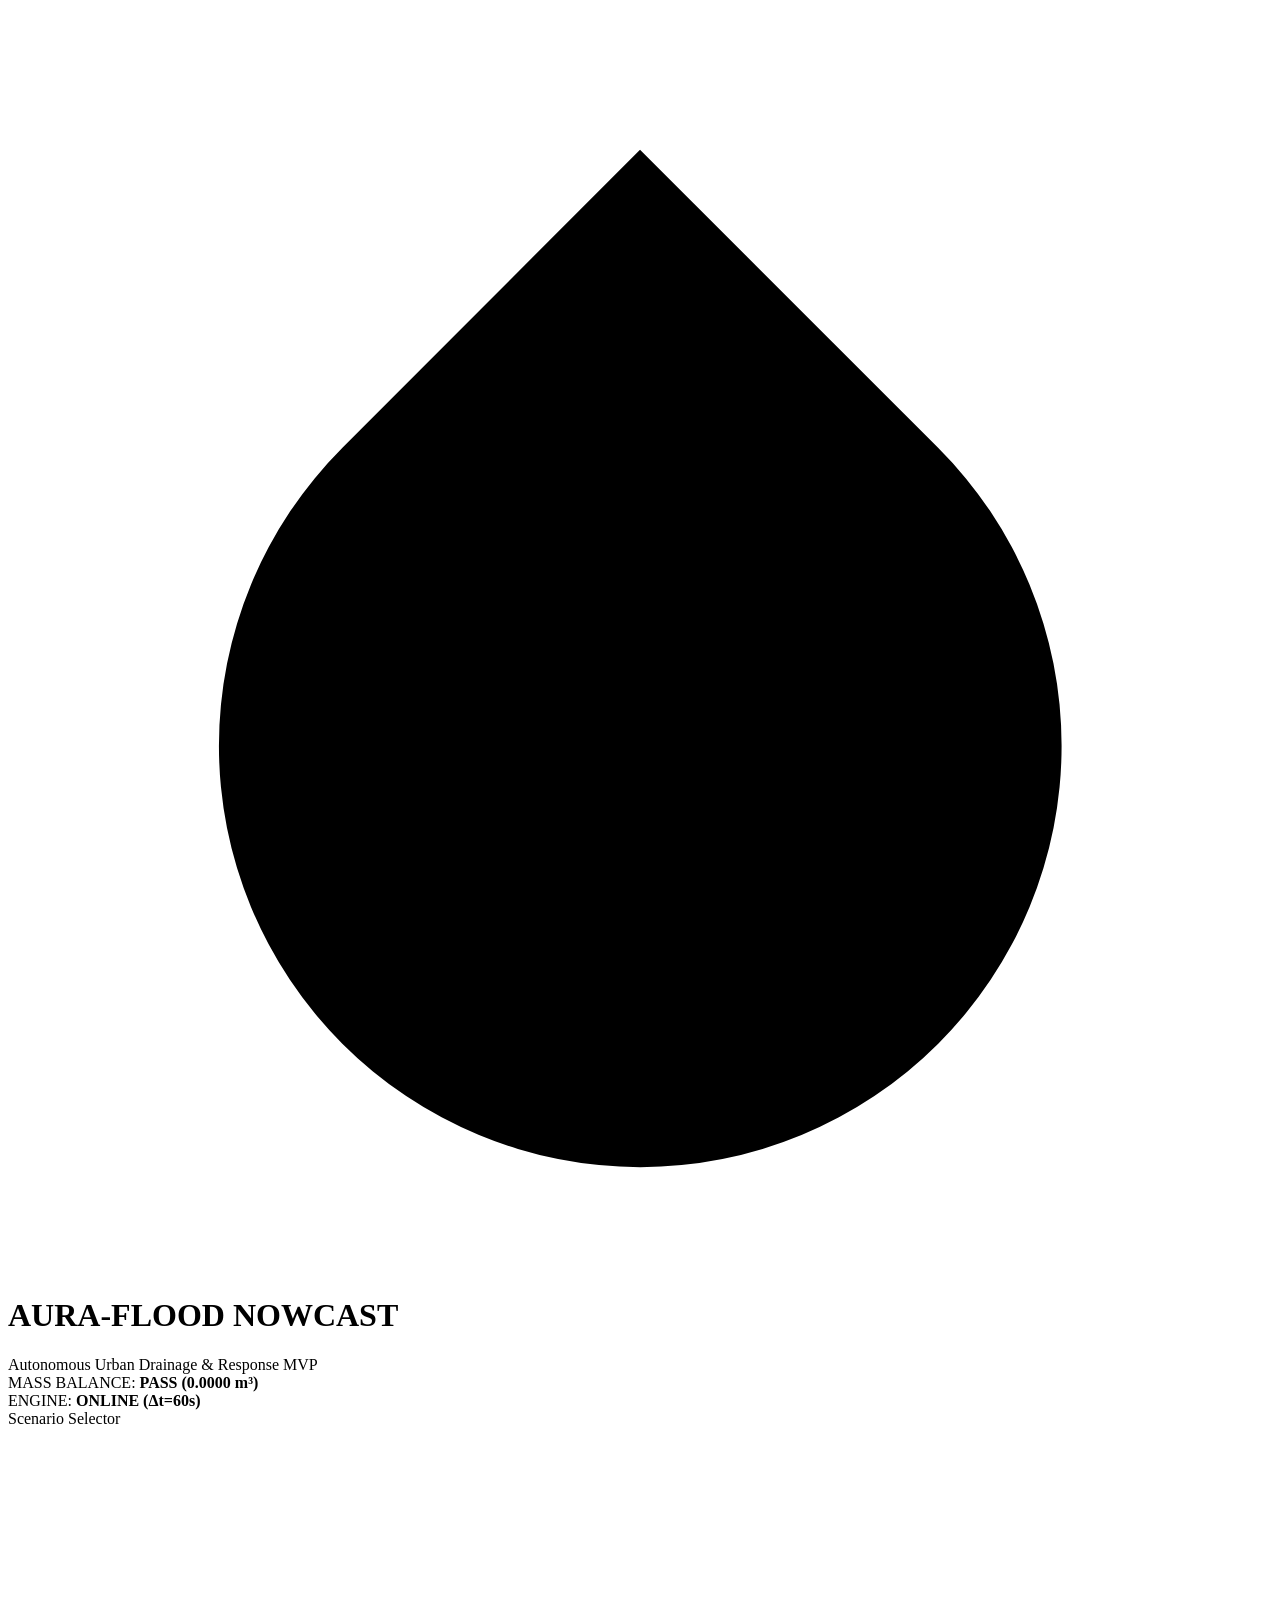
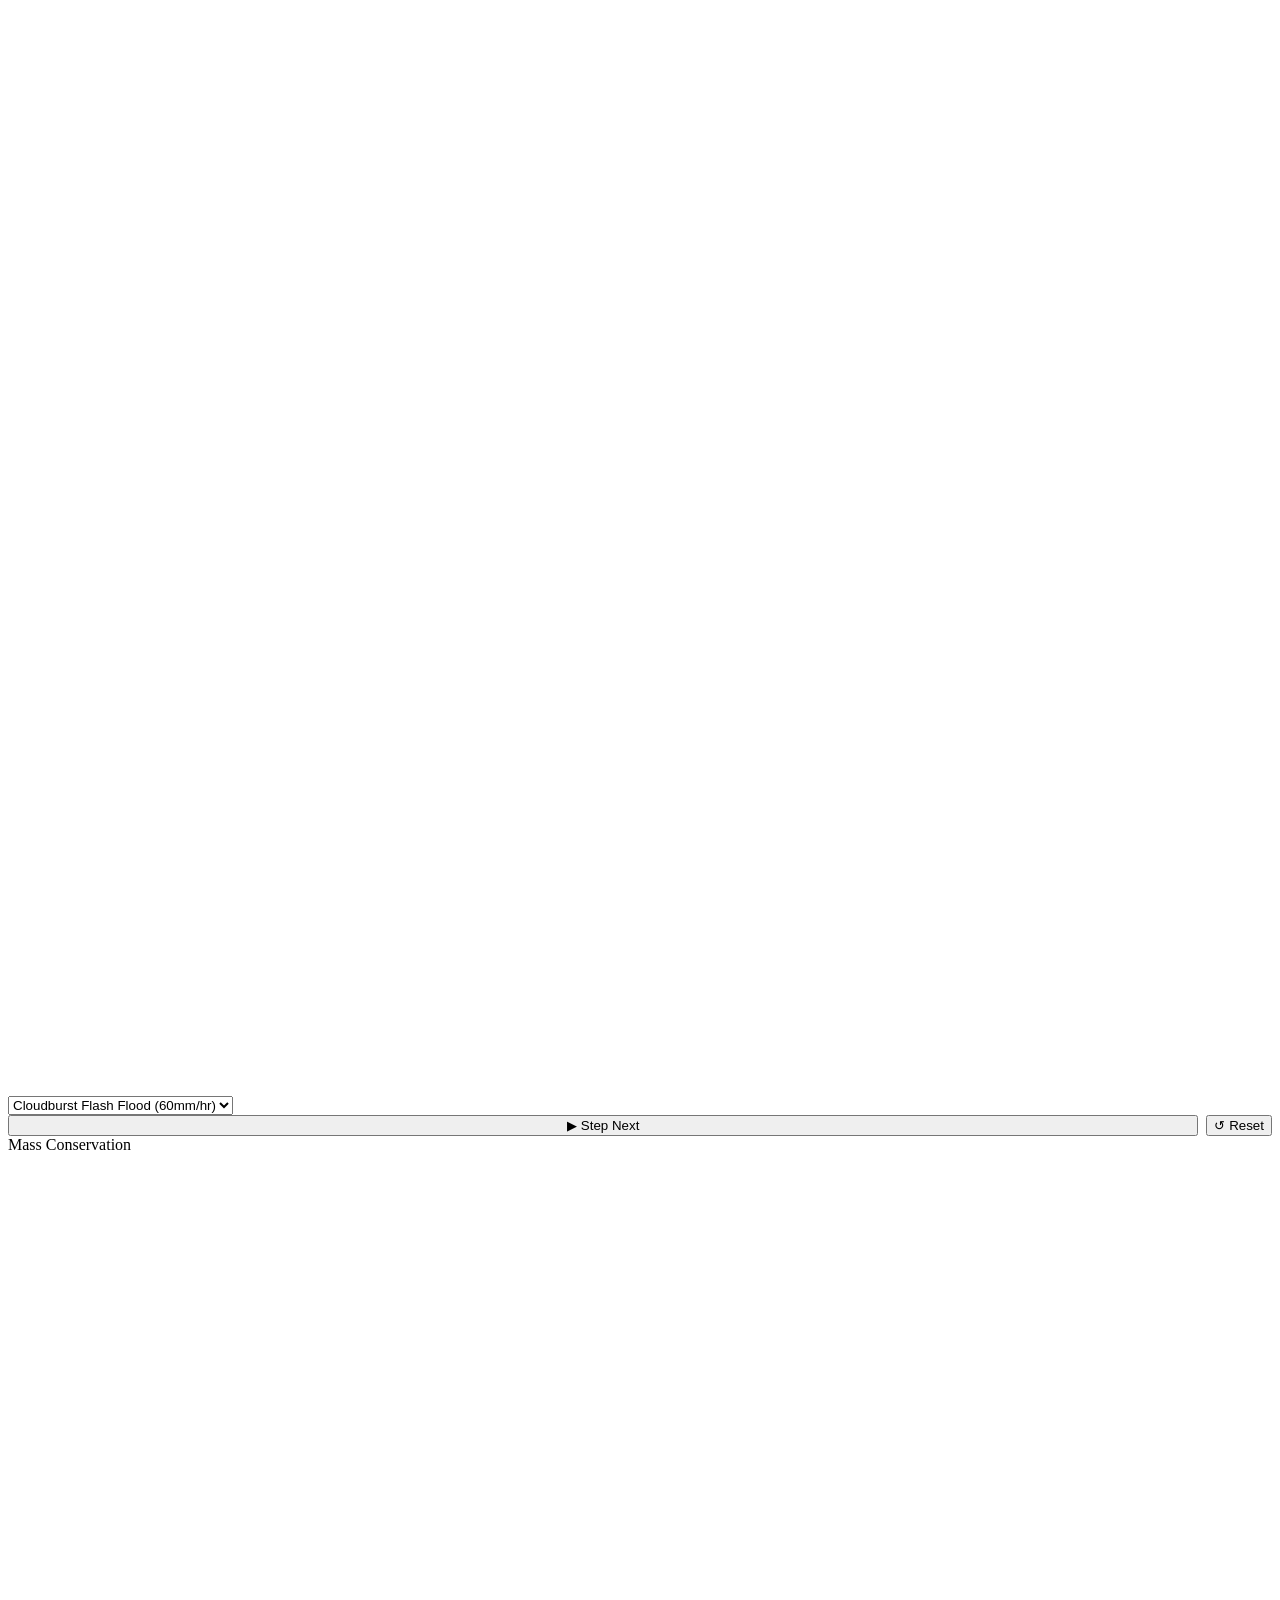
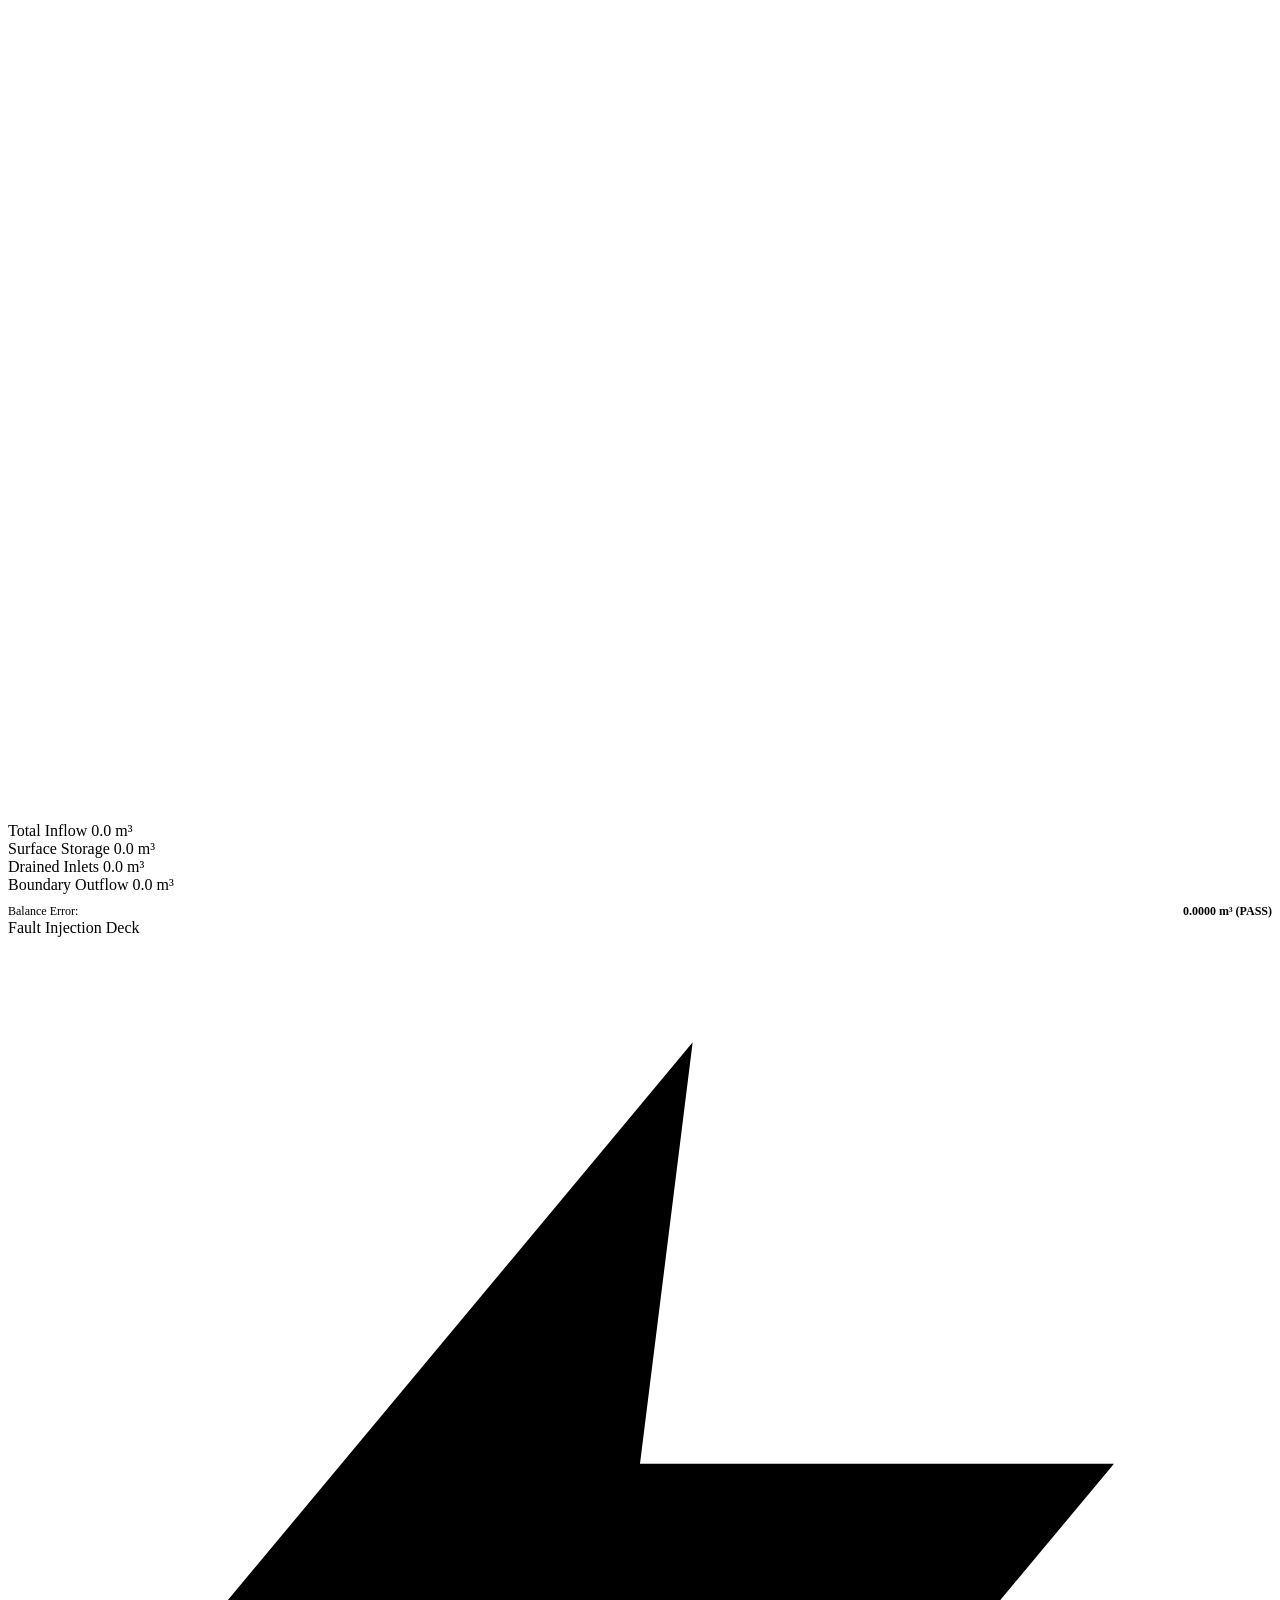
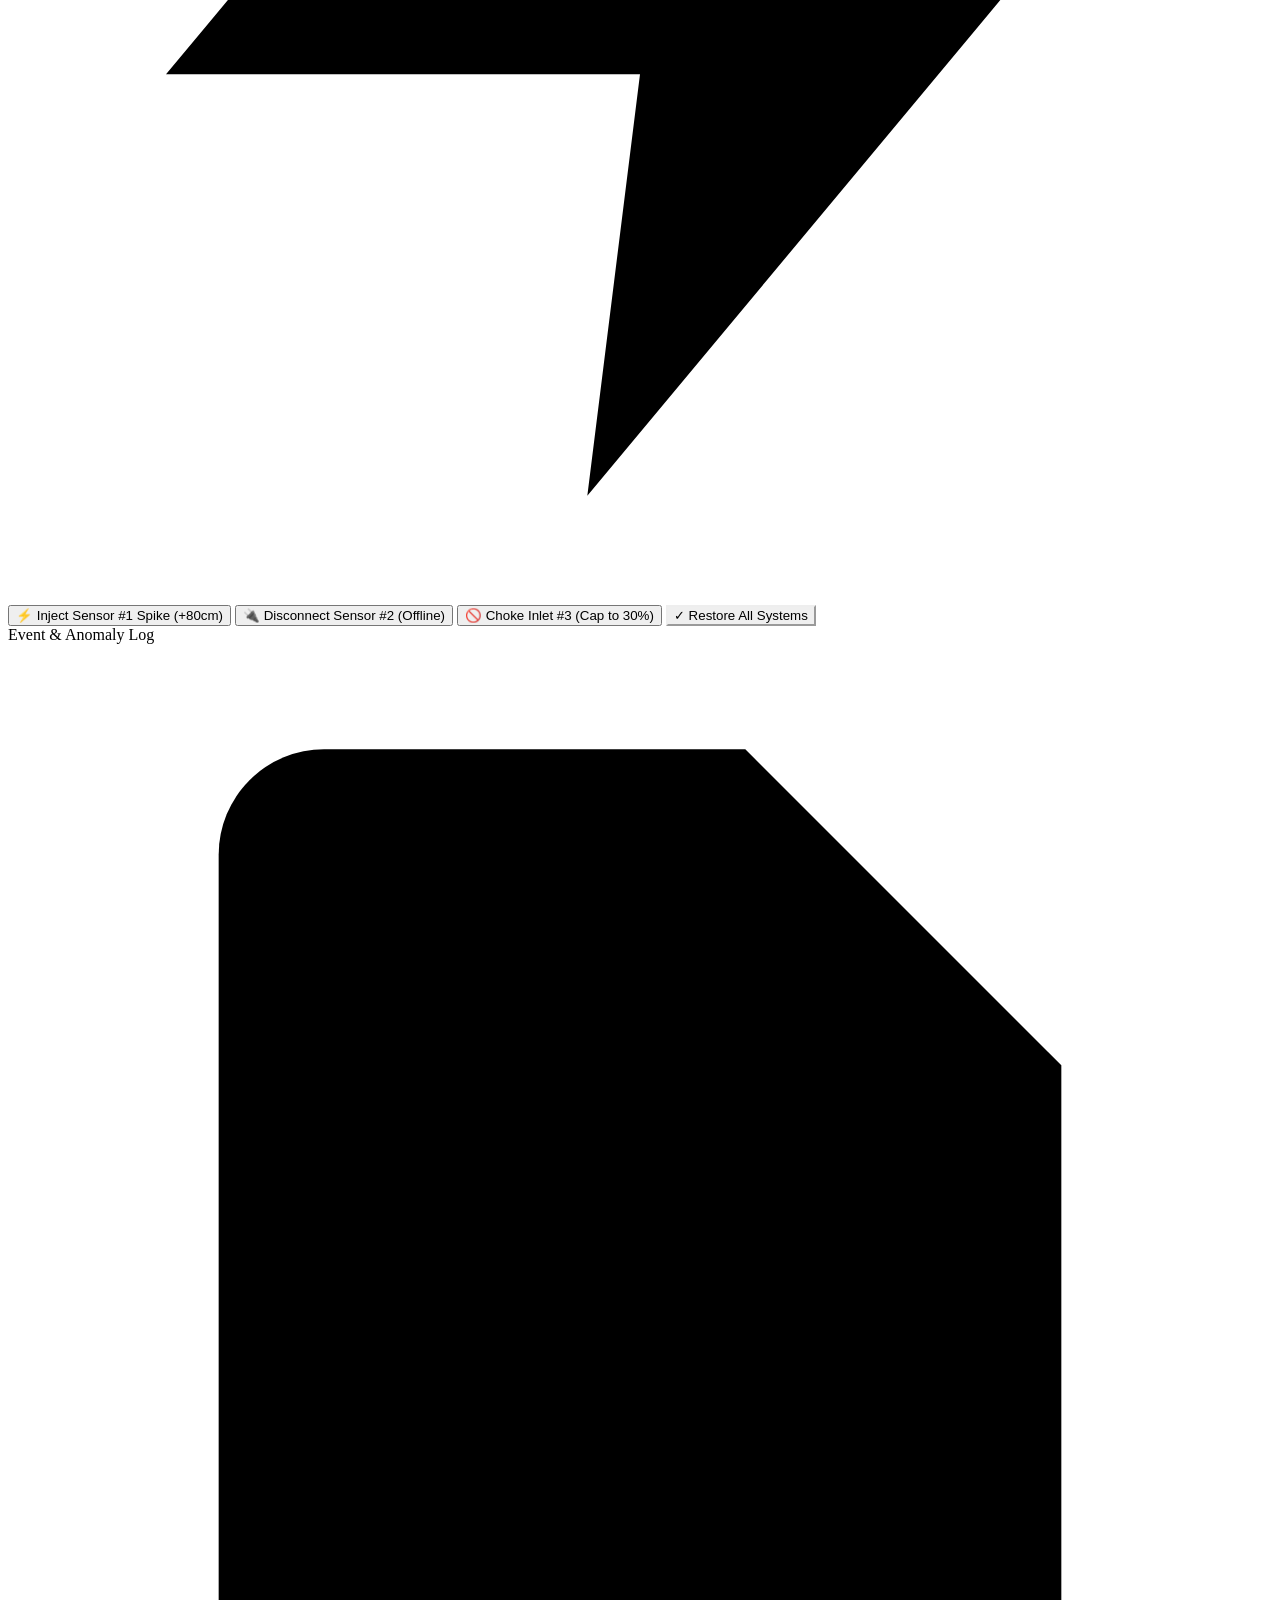
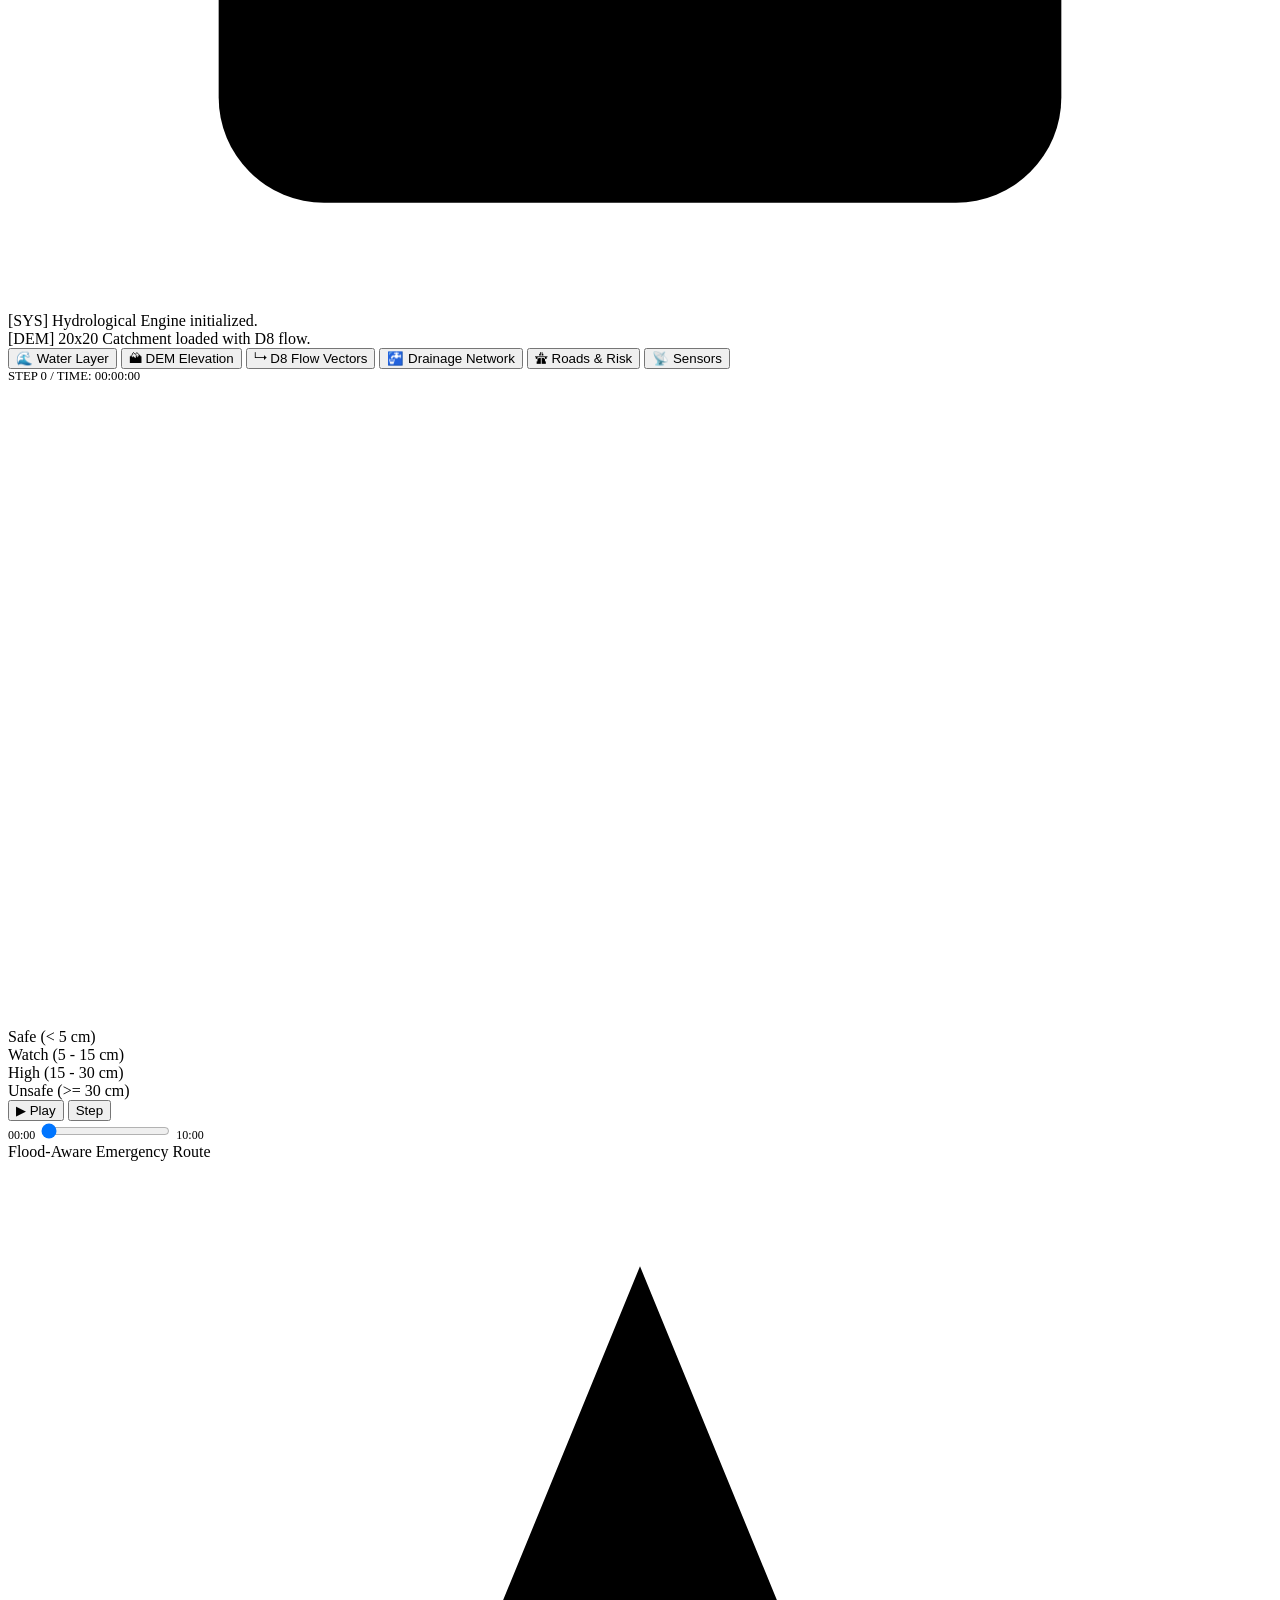
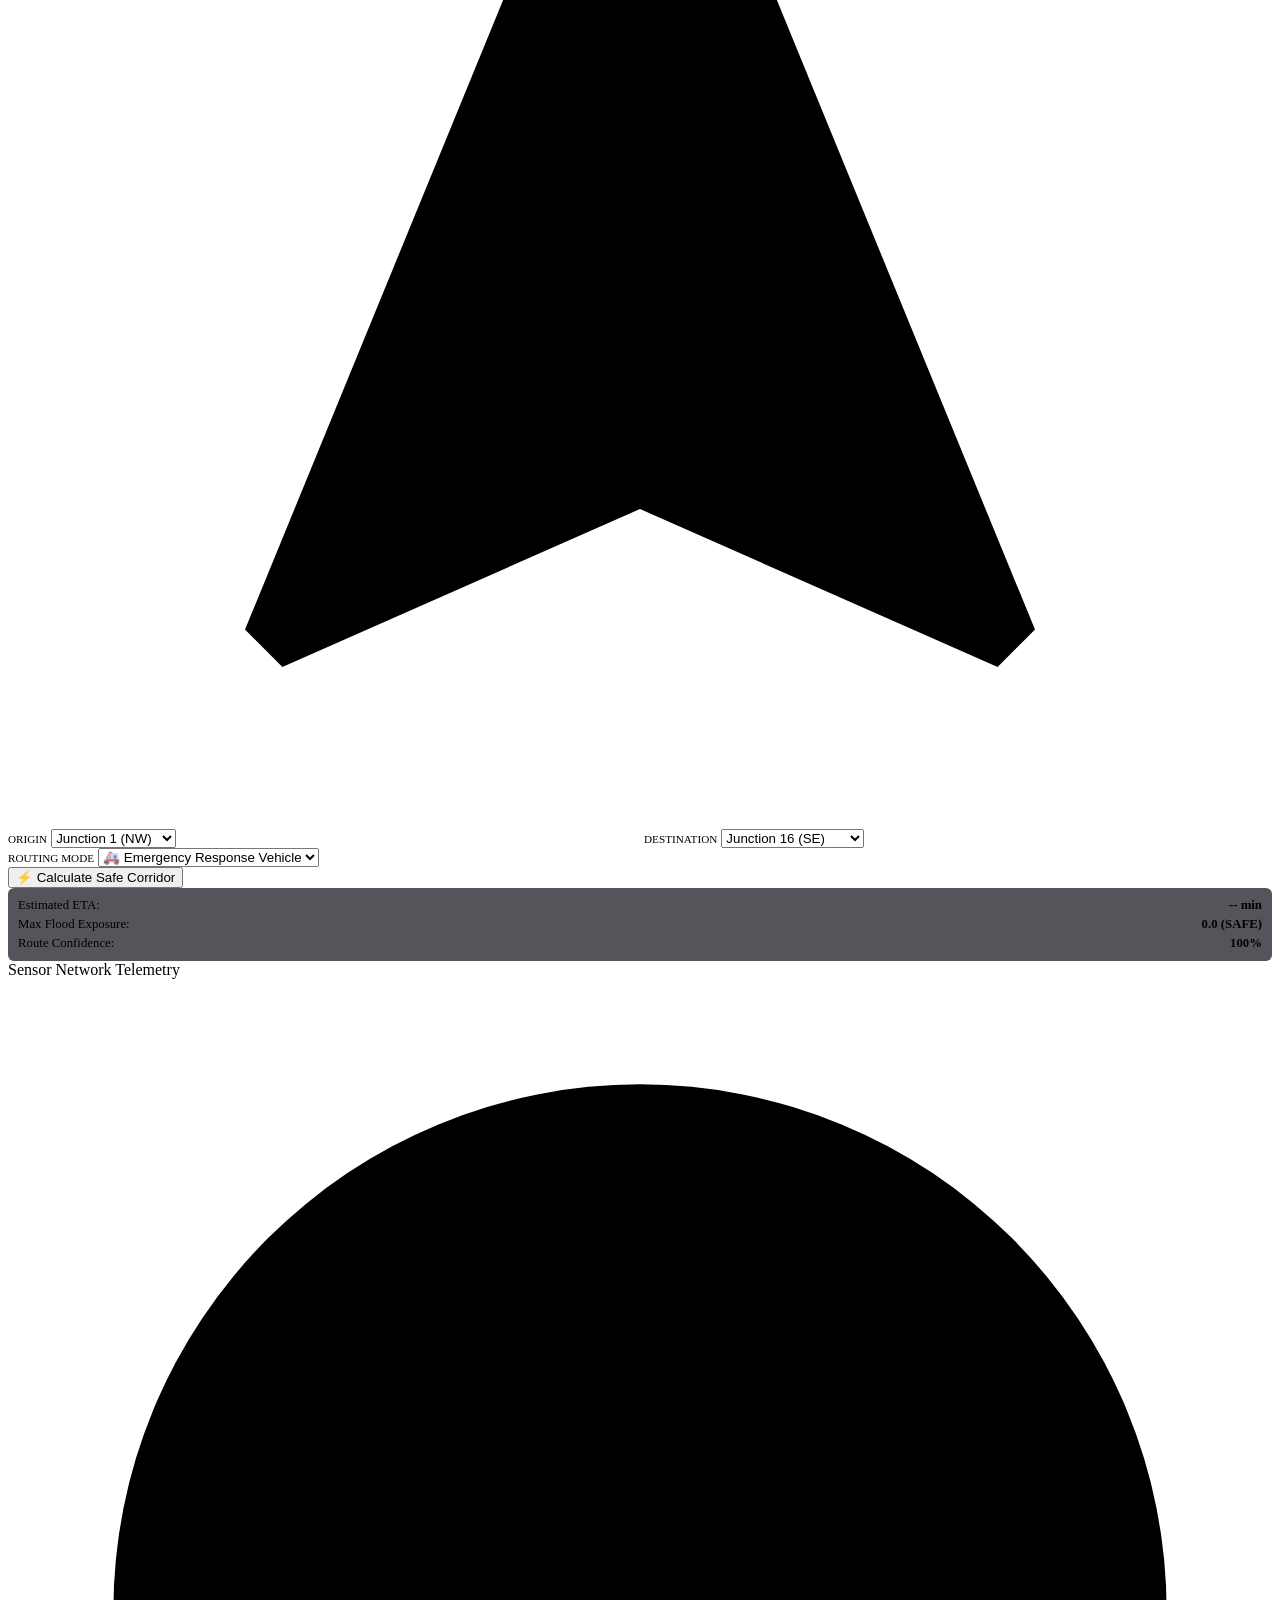
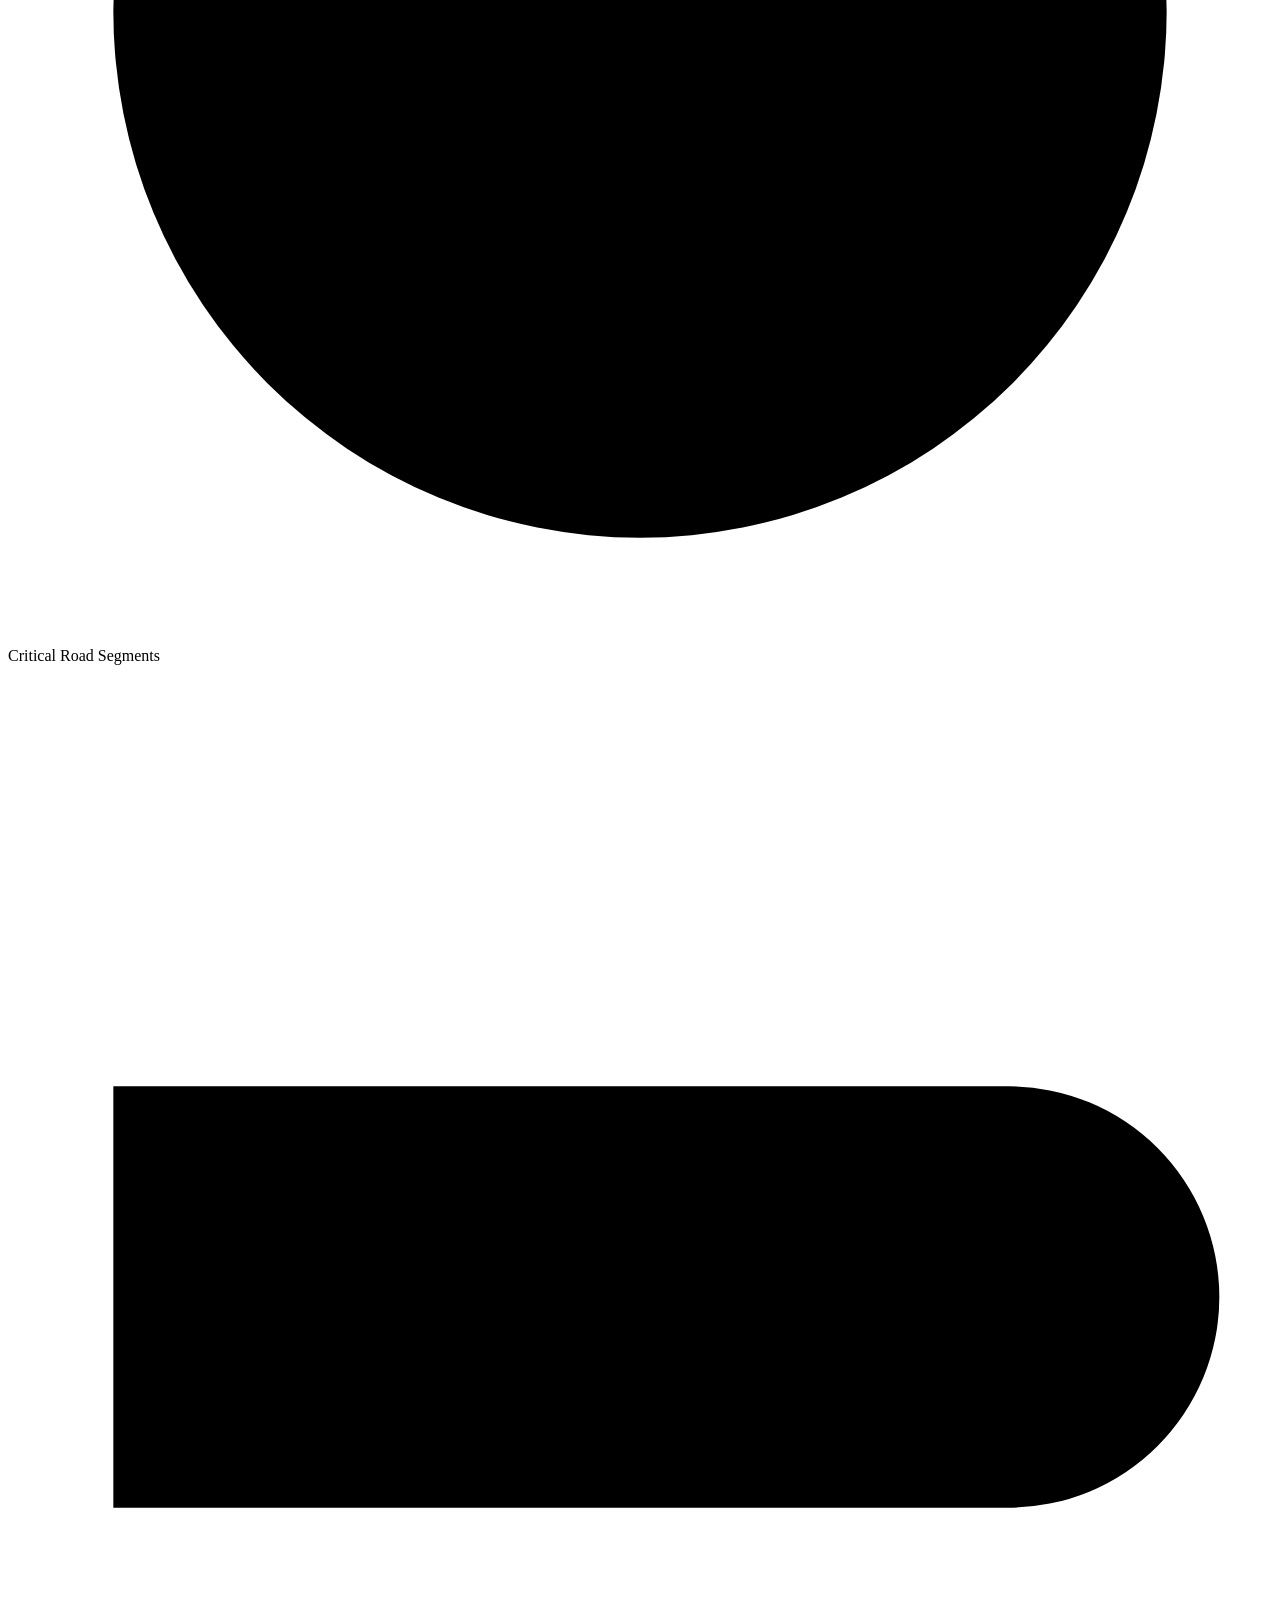
==== frontend/index.html @ 9abddfe8 "feat: complete build of Urban Flood Nowcasting and Response System" ====
<!DOCTYPE html>
<html lang="en">
<head>
  <meta charset="UTF-8">
  <meta name="viewport" content="width=device-width, initial-scale=1.0">
  <title>Urban Flood Nowcasting & Response System</title>
  <link rel="preconnect" href="https://fonts.googleapis.com">
  <link rel="preconnect" href="https://fonts.gstatic.com" crossorigin>
  <link href="https://fonts.googleapis.com/css2?family=Inter:wght@400;500;600;700&family=JetBrains+Mono:wght@400;500;600;700&display=swap" rel="stylesheet">
  <link rel="stylesheet" href="/static/style.css">
</head>
<body>
  <div class="app-container">
    <!-- Header -->
    <header class="app-header">
      <div class="brand-section">
        <div class="brand-logo">
          <svg viewBox="0 0 24 24"><path d="M12 2.69l5.66 5.66a8 8 0 1 1-11.31 0z"/></svg>
        </div>
        <div>
          <h1 class="brand-title">AURA-FLOOD NOWCAST</h1>
          <span class="brand-tag">Autonomous Urban Drainage & Response MVP</span>
        </div>
      </div>

      <div class="header-status-strip">
        <div class="status-pill" id="massBalancePill">
          <div class="status-dot"></div>
          <span>MASS BALANCE: <strong id="mbStatusText">PASS (0.0000 m³)</strong></span>
        </div>
        <div class="status-pill" id="systemStatePill">
          <div class="status-dot"></div>
          <span>ENGINE: <strong id="engineStateText">ONLINE (Δt=60s)</strong></span>
        </div>
      </div>
    </header>

    <!-- Main Workspace -->
    <div class="main-workspace">
      <!-- Left Panel: Scenario, Replay & Hydrology Diagnostics -->
      <aside class="panel left-panel">
        <!-- Scenario Presets -->
        <div class="card">
          <div class="card-title">
            <span>Scenario Selector</span>
            <svg viewBox="0 0 24 24"><path d="M4 6h16M4 12h16M4 18h16"/></svg>
          </div>
          <div class="control-group">
            <select id="scenarioSelect">
              <option value="flash_flood">Cloudburst Flash Flood (60mm/hr)</option>
              <option value="moderate_rain">Monsoon Moderate (15mm/hr)</option>
              <option value="blockage_storm">Storm + Inlet #3 Blockage (30%)</option>
            </select>
            <div style="display: flex; gap: 8px;">
              <button class="btn btn-primary" id="btnRunStep" style="flex: 1;">▶ Step Next</button>
              <button class="btn" id="btnResetSim">↺ Reset</button>
            </div>
          </div>
        </div>

        <!-- Mass Balance Diagnostic -->
        <div class="card">
          <div class="card-title">
            <span>Mass Conservation</span>
            <svg viewBox="0 0 24 24"><path d="M12 3v18M3 12h18"/></svg>
          </div>
          <div class="stats-grid">
            <div class="stat-box">
              <span class="stat-label">Total Inflow</span>
              <span class="stat-value cyan" id="statInflow">0.0 m³</span>
            </div>
            <div class="stat-box">
              <span class="stat-label">Surface Storage</span>
              <span class="stat-value orange" id="statStorage">0.0 m³</span>
            </div>
            <div class="stat-box">
              <span class="stat-label">Drained Inlets</span>
              <span class="stat-value green" id="statDrained">0.0 m³</span>
            </div>
            <div class="stat-box">
              <span class="stat-label">Boundary Outflow</span>
              <span class="stat-value" id="statOutflow">0.0 m³</span>
            </div>
          </div>
          <div style="margin-top: 10px; font-size: 0.75rem; color: var(--text-secondary); display: flex; justify-content: space-between;">
            <span>Balance Error:</span>
            <strong id="statError" style="color: var(--accent-green);">0.0000 m³ (PASS)</strong>
          </div>
        </div>

        <!-- Real-Time Fault Injection (Judges Demo Deck) -->
        <div class="card">
          <div class="card-title">
            <span>Fault Injection Deck</span>
            <svg viewBox="0 0 24 24"><path d="M13 2L3 14h9l-1 8 10-12h-9l1-8z"/></svg>
          </div>
          <div class="control-group">
            <button class="btn btn-danger" id="btnFaultSpike">⚡ Inject Sensor #1 Spike (+80cm)</button>
            <button class="btn btn-danger" id="btnFaultDisconnect">🔌 Disconnect Sensor #2 (Offline)</button>
            <button class="btn btn-danger" id="btnFaultBlockage">🚫 Choke Inlet #3 (Cap to 30%)</button>
            <button class="btn" id="btnRestoreAll" style="border-color: var(--accent-green); color: var(--accent-green);">✓ Restore All Systems</button>
          </div>
        </div>

        <!-- Audit Event Logs -->
        <div class="card" style="flex: 1;">
          <div class="card-title">
            <span>Event & Anomaly Log</span>
            <svg viewBox="0 0 24 24"><path d="M14 2H6a2 2 0 0 0-2 2v16a2 2 0 0 0 2 2h12a2 2 0 0 0 2-2V8z"/></svg>
          </div>
          <div class="event-ticker" id="eventTicker">
            <div class="ticker-item">[SYS] Hydrological Engine initialized.</div>
            <div class="ticker-item">[DEM] 20x20 Catchment loaded with D8 flow.</div>
          </div>
        </div>
      </aside>

      <!-- Center Panel: Interactive GIS 2D Map & Playback -->
      <main class="map-workspace">
        <div class="map-toolbar">
          <div class="layer-toggles">
            <button class="layer-toggle-btn active" data-layer="water">🌊 Water Layer</button>
            <button class="layer-toggle-btn active" data-layer="dem">🏔 DEM Elevation</button>
            <button class="layer-toggle-btn active" data-layer="flow">⮡ D8 Flow Vectors</button>
            <button class="layer-toggle-btn active" data-layer="drainage">🚰 Drainage Network</button>
            <button class="layer-toggle-btn active" data-layer="roads">🛣 Roads & Risk</button>
            <button class="layer-toggle-btn active" data-layer="sensors">📡 Sensors</button>
          </div>
          <div style="font-size: 0.8rem; font-family: var(--font-mono); color: var(--accent-cyan);" id="currentStepIndicator">
            STEP 0 / TIME: 00:00:00
          </div>
        </div>

        <div class="canvas-container" id="canvasContainer">
          <canvas id="gisCanvas" width="640" height="640"></canvas>
          <div class="map-legend">
            <div class="legend-item"><div class="legend-color" style="background: rgba(56, 189, 248, 0.4);"></div> Safe (&lt; 5 cm)</div>
            <div class="legend-item"><div class="legend-color" style="background: #f59e0b;"></div> Watch (5 - 15 cm)</div>
            <div class="legend-item"><div class="legend-color" style="background: #f97316;"></div> High (15 - 30 cm)</div>
            <div class="legend-item"><div class="legend-color" style="background: #ef4444;"></div> Unsafe (&gt;= 30 cm)</div>
          </div>
        </div>

        <div class="playback-bar">
          <div class="playback-controls">
            <button class="btn btn-primary" id="btnPlayPause">▶ Play</button>
            <button class="btn" id="btnStep">Step</button>
          </div>
          <div class="timeline-slider-container">
            <span style="font-size: 0.75rem; color: var(--text-muted);">00:00</span>
            <input type="range" min="0" max="10" value="0" class="timeline-slider" id="timelineSlider">
            <span style="font-size: 0.75rem; color: var(--text-muted);" id="timelineMaxText">10:00</span>
          </div>
        </div>
      </main>

      <!-- Right Panel: Safe Routing & Sensor Telemetry -->
      <aside class="panel right-panel">
        <!-- Emergency Route Planner -->
        <div class="card">
          <div class="card-title">
            <span>Flood-Aware Emergency Route</span>
            <svg viewBox="0 0 24 24"><path d="M12 2L4.5 20.29l.71.71L12 18l6.79 3 .71-.71z"/></svg>
          </div>
          <div class="control-group">
            <div style="display: grid; grid-template-columns: 1fr 1fr; gap: 8px;">
              <div>
                <label style="font-size: 0.7rem; color: var(--text-muted);">ORIGIN</label>
                <select id="routeOrigin">
                  <option value="J1">Junction 1 (NW)</option>
                  <option value="J4">Junction 4 (NE)</option>
                  <option value="J13">Junction 13 (SW)</option>
                </select>
              </div>
              <div>
                <label style="font-size: 0.7rem; color: var(--text-muted);">DESTINATION</label>
                <select id="routeDestination">
                  <option value="J16" selected>Junction 16 (SE)</option>
                  <option value="J11">Junction 11 (Center)</option>
                  <option value="J6">Junction 6 (North)</option>
                </select>
              </div>
            </div>
            <div>
              <label style="font-size: 0.7rem; color: var(--text-muted);">ROUTING MODE</label>
              <select id="routeMode">
                <option value="emergency">🚑 Emergency Response Vehicle</option>
                <option value="vehicle">🚗 Standard Vehicle</option>
                <option value="pedestrian">🚶 Pedestrian / Evacuation</option>
              </select>
            </div>
            <button class="btn btn-primary" id="btnCalculateRoute">⚡ Calculate Safe Corridor</button>
            <div id="routeResultsCard" style="background: rgba(10, 13, 20, 0.7); padding: 10px; border-radius: 6px; font-size: 0.8rem; border: 1px solid var(--border-color);">
              <div style="display: flex; justify-content: space-between; margin-bottom: 4px;">
                <span>Estimated ETA:</span>
                <strong id="routeEta" style="color: var(--accent-cyan);">-- min</strong>
              </div>
              <div style="display: flex; justify-content: space-between; margin-bottom: 4px;">
                <span>Max Flood Exposure:</span>
                <strong id="routeExposure" style="color: var(--accent-green);">0.0 (SAFE)</strong>
              </div>
              <div style="display: flex; justify-content: space-between;">
                <span>Route Confidence:</span>
                <strong id="routeConfidence">100%</strong>
              </div>
            </div>
          </div>
        </div>

        <!-- Sensor Network Health & Telemetry Grid -->
        <div class="card" style="flex: 1;">
          <div class="card-title">
            <span>Sensor Network Telemetry</span>
            <svg viewBox="0 0 24 24"><path d="M12 2a10 10 0 1 0 10 10A10 10 0 0 0 12 2z"/></svg>
          </div>
          <div class="sensor-list" id="sensorListContainer">
            <!-- Populated via JS -->
          </div>
        </div>

        <!-- Road Network Vulnerability Table -->
        <div class="card">
          <div class="card-title">
            <span>Critical Road Segments</span>
            <svg viewBox="0 0 24 24"><path d="M18 8h1a4 4 0 0 1 0 8h-1M2 8h16v8H2z"/></svg>
          </div>
          <div class="sensor-list" id="roadListContainer" style="max-height: 140px;">
            <!-- Populated via JS -->
          </div>
        </div>
      </aside>
    </div>
  </div>

  <script src="/static/app.js"></script>
</body>
</html>
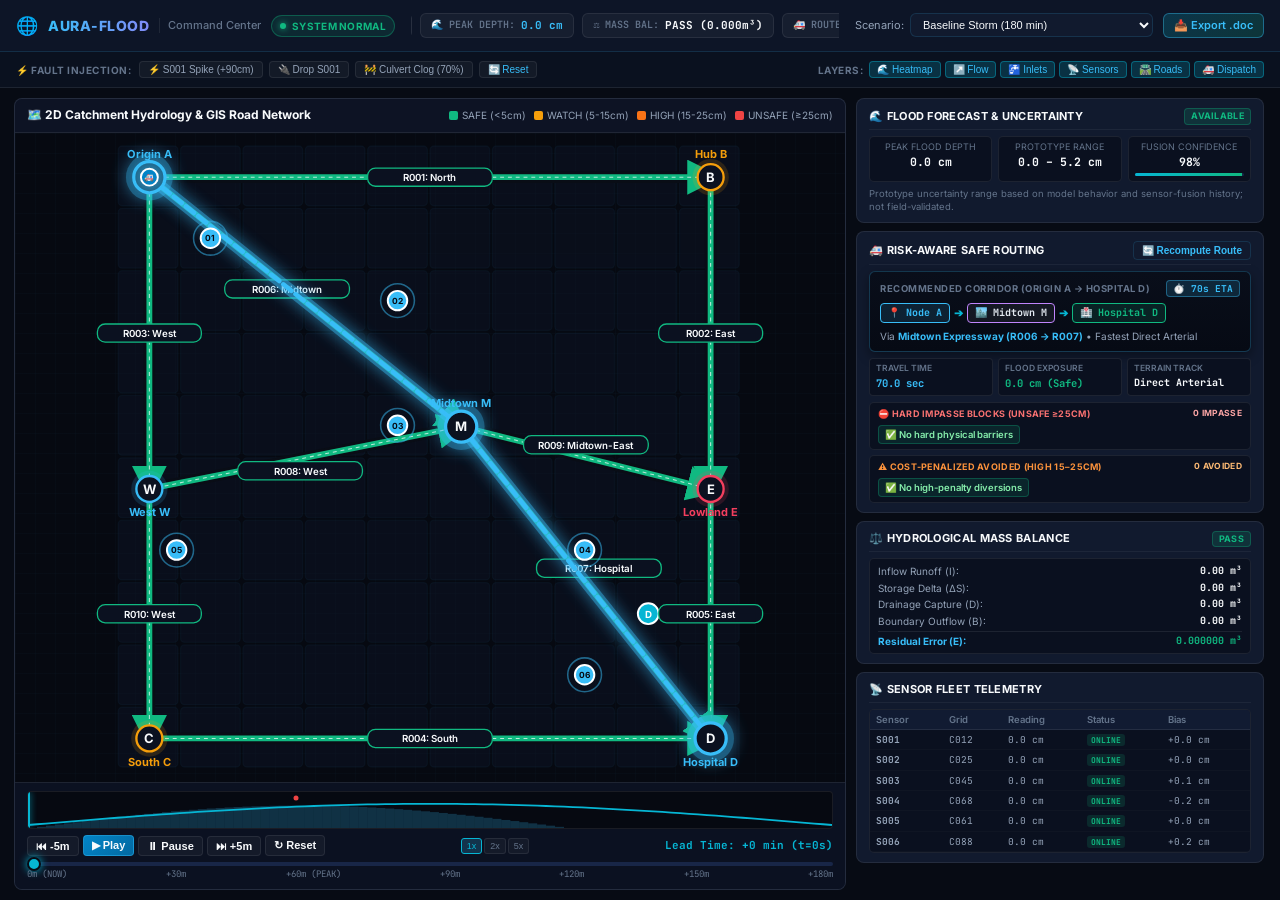
==== commit 1e3751ff: "feat: enhance UI, dynamic safe routing, D8 flow vectors, and expand IoT sensor fleet" ====
--- a/frontend/index.html
+++ b/frontend/index.html
@@ -3,235 +3,1312 @@
 <head>
   <meta charset="UTF-8">
   <meta name="viewport" content="width=device-width, initial-scale=1.0">
-  <title>Urban Flood Nowcasting & Response System</title>
+  <title>AURA-FLOOD — Urban Hydrological Command Center</title>
   <link rel="preconnect" href="https://fonts.googleapis.com">
   <link rel="preconnect" href="https://fonts.gstatic.com" crossorigin>
-  <link href="https://fonts.googleapis.com/css2?family=Inter:wght@400;500;600;700&family=JetBrains+Mono:wght@400;500;600;700&display=swap" rel="stylesheet">
-  <link rel="stylesheet" href="/static/style.css">
+  <link href="https://fonts.googleapis.com/css2?family=Inter:wght@400;500;600;700;800&family=JetBrains+Mono:wght@400;500;600;700&display=swap" rel="stylesheet">
+  <link rel="stylesheet" href="style.css">
+  <style>
+:root {
+  --bg-dark: #070b14;
+  --bg-header: #0d1527;
+  --bg-panel: #111a2e;
+  --bg-panel-inner: #0a101f;
+  --bg-pill: rgba(255, 255, 255, 0.04);
+  --bg-pill-hover: rgba(56, 189, 248, 0.12);
+  --bg-pill-active: rgba(6, 182, 212, 0.2);
+
+  --text-main: #f8fafc;
+  --text-sub: #94a3b8;
+  --text-dim: #64748b;
+  --text-cyan: #38bdf8;
+
+  --border-subtle: rgba(56, 189, 248, 0.15);
+  --border-card: rgba(255, 255, 255, 0.08);
+
+  --accent-cyan: #06b6d4;
+  --accent-blue: #38bdf8;
+  --accent-emerald: #10b981;
+  --accent-amber: #f59e0b;
+  --accent-orange: #f97316;
+  --accent-rose: #ef4444;
+
+  --safe-color: #10b981;
+  --watch-color: #f59e0b;
+  --high-color: #f97316;
+  --unsafe-color: #ef4444;
+
+  --font-sans: 'Inter', -apple-system, BlinkMacSystemFont, 'Segoe UI', Roboto, sans-serif;
+  --font-mono: 'JetBrains Mono', Consolas, monospace;
+}
+
+* {
+  box-sizing: border-box;
+  margin: 0;
+  padding: 0;
+}
+
+html, body {
+  width: 100%;
+  height: 100vh;
+  background-color: var(--bg-dark);
+  color: var(--text-main);
+  font-family: var(--font-sans);
+  font-size: 13px;
+  line-height: 1.4;
+  display: flex;
+  flex-direction: column;
+  overflow: hidden;
+  -webkit-font-smoothing: antialiased;
+}
+
+/* Custom Scrollbars */
+::-webkit-scrollbar {
+  width: 5px;
+  height: 5px;
+}
+::-webkit-scrollbar-track {
+  background: var(--bg-panel-inner);
+}
+::-webkit-scrollbar-thumb {
+  background: rgba(56, 189, 248, 0.2);
+  border-radius: 4px;
+}
+::-webkit-scrollbar-thumb:hover {
+  background: var(--accent-cyan);
+}
+
+/* 1. TOP NAVIGATION HEADER */
+.top-navbar {
+  height: 52px;
+  min-height: 52px;
+  background: var(--bg-header);
+  border-bottom: 1px solid var(--border-subtle);
+  padding: 0 16px;
+  display: flex;
+  align-items: center;
+  justify-content: space-between;
+  gap: 16px;
+  z-index: 100;
+}
+
+.brand-section {
+  display: flex;
+  align-items: center;
+  gap: 10px;
+  white-space: nowrap;
+  flex-shrink: 0;
+}
+
+.brand-logo {
+  font-size: 18px;
+}
+
+.brand-title {
+  font-size: 14px;
+  font-weight: 800;
+  letter-spacing: 0.5px;
+  background: linear-gradient(90deg, #38bdf8, #818cf8);
+  -webkit-background-clip: text;
+  -webkit-text-fill-color: transparent;
+}
+
+.brand-subtitle {
+  font-size: 11px;
+  color: var(--text-dim);
+  font-weight: 500;
+  border-left: 1px solid var(--border-card);
+  padding-left: 8px;
+}
+
+.status-badge {
+  display: inline-flex;
+  align-items: center;
+  gap: 6px;
+  background: rgba(16, 185, 129, 0.12);
+  color: var(--accent-emerald);
+  border: 1px solid rgba(16, 185, 129, 0.35);
+  padding: 3px 8px;
+  border-radius: 12px;
+  font-size: 10px;
+  font-weight: 700;
+  letter-spacing: 0.3px;
+  text-transform: uppercase;
+  flex-shrink: 0;
+}
+
+.status-badge .dot {
+  width: 6px;
+  height: 6px;
+  border-radius: 50%;
+  background: var(--accent-emerald);
+  box-shadow: 0 0 6px var(--accent-emerald);
+}
+
+.status-badge.degraded {
+  background: rgba(245, 158, 11, 0.12);
+  color: var(--accent-amber);
+  border-color: rgba(245, 158, 11, 0.35);
+}
+.status-badge.degraded .dot {
+  background: var(--accent-amber);
+  box-shadow: 0 0 6px var(--accent-amber);
+}
+
+.status-badge.unavailable {
+  background: rgba(239, 68, 68, 0.12);
+  color: var(--accent-rose);
+  border-color: rgba(239, 68, 68, 0.35);
+}
+.status-badge.unavailable .dot {
+  background: var(--accent-rose);
+  box-shadow: 0 0 6px var(--accent-rose);
+}
+
+/* Header Telemetry Pills */
+.telemetry-row {
+  display: flex;
+  align-items: center;
+  gap: 8px;
+  flex: 1;
+  justify-content: center;
+  overflow: hidden;
+}
+
+.kpi-pill {
+  display: flex;
+  align-items: center;
+  gap: 6px;
+  background: var(--bg-pill);
+  border: 1px solid var(--border-card);
+  padding: 4px 10px;
+  border-radius: 6px;
+  font-size: 11px;
+  font-family: var(--font-mono);
+  white-space: nowrap;
+}
+
+.kpi-pill .kpi-lbl {
+  color: var(--text-dim);
+  font-size: 10px;
+  font-weight: 600;
+  text-transform: uppercase;
+}
+
+.kpi-pill .kpi-val {
+  color: var(--text-main);
+  font-weight: 700;
+}
+
+.kpi-pill .kpi-val.highlight {
+  color: var(--text-cyan);
+}
+
+/* Header Right Actions */
+.header-actions {
+  display: flex;
+  align-items: center;
+  gap: 10px;
+  flex-shrink: 0;
+}
+
+.scenario-wrap {
+  display: flex;
+  align-items: center;
+  gap: 6px;
+  font-size: 11px;
+  color: var(--text-sub);
+}
+
+.scenario-select {
+  background: var(--bg-panel);
+  color: var(--text-main);
+  border: 1px solid var(--border-subtle);
+  padding: 4px 8px;
+  border-radius: 6px;
+  outline: none;
+  font-size: 11px;
+  font-weight: 500;
+  cursor: pointer;
+}
+
+.scenario-select:hover, .scenario-select:focus {
+  border-color: var(--accent-cyan);
+}
+
+.btn-export {
+  background: linear-gradient(135deg, rgba(6, 182, 212, 0.2), rgba(16, 185, 129, 0.2));
+  color: #38bdf8;
+  border: 1px solid rgba(56, 189, 248, 0.4);
+  padding: 4px 10px;
+  border-radius: 6px;
+  font-size: 11px;
+  font-weight: 600;
+  text-decoration: none;
+  display: inline-flex;
+  align-items: center;
+  gap: 5px;
+  white-space: nowrap;
+  transition: all 0.2s ease;
+}
+
+.btn-export:hover {
+  background: linear-gradient(135deg, rgba(6, 182, 212, 0.35), rgba(16, 185, 129, 0.35));
+  box-shadow: 0 0 10px rgba(56, 189, 248, 0.3);
+}
+
+/* 2. SUB-TOOLBAR */
+.sub-toolbar {
+  height: 36px;
+  min-height: 36px;
+  background: rgba(11, 17, 32, 0.95);
+  border-bottom: 1px solid var(--border-card);
+  padding: 0 16px;
+  display: flex;
+  align-items: center;
+  justify-content: space-between;
+  gap: 16px;
+}
+
+.fault-deck {
+  display: flex;
+  align-items: center;
+  gap: 6px;
+}
+
+.toolbar-lbl {
+  font-size: 10px;
+  font-weight: 700;
+  color: var(--text-dim);
+  text-transform: uppercase;
+  letter-spacing: 0.5px;
+  margin-right: 2px;
+}
+
+.chip-btn {
+  background: var(--bg-pill);
+  border: 1px solid var(--border-card);
+  color: var(--text-sub);
+  padding: 2px 8px;
+  border-radius: 4px;
+  font-size: 10px;
+  font-weight: 500;
+  cursor: pointer;
+  display: inline-flex;
+  align-items: center;
+  gap: 4px;
+  transition: all 0.15s ease;
+  user-select: none;
+}
+
+.chip-btn:hover {
+  background: var(--bg-pill-hover);
+  color: var(--text-main);
+  border-color: var(--border-subtle);
+}
+
+.chip-btn.active {
+  background: rgba(239, 68, 68, 0.2);
+  color: #fca5a5;
+  border-color: rgba(239, 68, 68, 0.5);
+}
+
+.chip-btn.reset-btn {
+  color: var(--text-cyan);
+}
+
+.layer-deck {
+  display: flex;
+  align-items: center;
+  gap: 4px;
+}
+
+.layer-chip {
+  background: var(--bg-pill);
+  border: 1px solid var(--border-card);
+  color: var(--text-sub);
+  padding: 2px 7px;
+  border-radius: 4px;
+  font-size: 10px;
+  font-weight: 500;
+  cursor: pointer;
+  transition: all 0.15s ease;
+  user-select: none;
+}
+
+.layer-chip:hover {
+  color: var(--text-main);
+}
+
+.layer-chip.active {
+  background: var(--bg-pill-active);
+  color: var(--text-cyan);
+  border-color: rgba(6, 182, 212, 0.4);
+}
+
+/* 3. MAIN WORKSPACE */
+.main-workspace {
+  flex: 1;
+  display: grid;
+  grid-template-columns: 1fr 410px;
+  gap: 10px;
+  padding: 10px 14px;
+  overflow: hidden;
+  min-height: 0;
+}
+
+/* Left Viewport */
+.gis-viewport {
+  background: var(--bg-panel);
+  border: 1px solid var(--border-card);
+  border-radius: 8px;
+  display: flex;
+  flex-direction: column;
+  overflow: hidden;
+  min-height: 0;
+}
+
+.viewport-header {
+  padding: 8px 12px;
+  border-bottom: 1px solid var(--border-card);
+  display: flex;
+  align-items: center;
+  justify-content: space-between;
+  background: rgba(10, 16, 31, 0.6);
+}
+
+.viewport-title {
+  font-size: 12px;
+  font-weight: 700;
+  color: var(--text-main);
+  display: flex;
+  align-items: center;
+  gap: 6px;
+}
+
+.map-legend {
+  display: flex;
+  align-items: center;
+  gap: 8px;
+  font-size: 10px;
+  color: var(--text-sub);
+}
+
+.legend-item {
+  display: flex;
+  align-items: center;
+  gap: 4px;
+}
+
+.color-box {
+  width: 9px;
+  height: 9px;
+  border-radius: 2px;
+}
+.color-box.safe { background: var(--safe-color); }
+.color-box.watch { background: var(--watch-color); }
+.color-box.high { background: var(--high-color); }
+.color-box.unsafe { background: var(--unsafe-color); }
+
+/* SVG Map Container */
+.svg-wrapper {
+  flex: 1;
+  background: #060911;
+  background-image: 
+    linear-gradient(rgba(56, 189, 248, 0.02) 1px, transparent 1px),
+    linear-gradient(90deg, rgba(56, 189, 248, 0.02) 1px, transparent 1px);
+  background-size: 20px 20px;
+  position: relative;
+  overflow: hidden;
+  display: flex;
+  align-items: center;
+  justify-content: center;
+  min-height: 0;
+}
+
+#flood-map {
+  width: 100%;
+  height: 100%;
+  max-height: 100%;
+  display: block;
+}
+
+/* Tooltip HUD */
+.tooltip {
+  position: absolute;
+  background: rgba(11, 17, 32, 0.96);
+  backdrop-filter: blur(12px);
+  -webkit-backdrop-filter: blur(12px);
+  border: 1px solid rgba(56, 189, 248, 0.35);
+  padding: 8px 12px;
+  border-radius: 6px;
+  font-size: 11px;
+  pointer-events: none;
+  z-index: 200;
+  box-shadow: 0 6px 20px rgba(0,0,0,0.7);
+  min-width: 190px;
+}
+.tooltip.hidden { display: none; }
+
+/* Timeline & Hydrograph Deck */
+.timeline-deck {
+  background: rgba(10, 16, 31, 0.85);
+  border-top: 1px solid var(--border-card);
+  padding: 8px 12px;
+  display: flex;
+  flex-direction: column;
+  gap: 6px;
+  flex-shrink: 0;
+}
+
+/* Hydrograph Canvas */
+.hydrograph-box {
+  height: 38px;
+  position: relative;
+  background: #060911;
+  border: 1px solid var(--border-card);
+  border-radius: 4px;
+  overflow: hidden;
+  cursor: pointer;
+}
+
+#hydrograph-canvas {
+  width: 100%;
+  height: 100%;
+  display: block;
+}
+
+.hydrograph-needle {
+  position: absolute;
+  top: 0;
+  bottom: 0;
+  width: 2px;
+  background: var(--accent-cyan);
+  box-shadow: 0 0 6px var(--accent-cyan);
+  pointer-events: none;
+}
+
+/* Playback Control Bar */
+.playback-bar {
+  display: flex;
+  align-items: center;
+  justify-content: space-between;
+  gap: 10px;
+}
+
+.btn-group {
+  display: flex;
+  align-items: center;
+  gap: 4px;
+}
+
+.btn-ctrl {
+  background: var(--bg-pill);
+  border: 1px solid var(--border-card);
+  color: var(--text-main);
+  padding: 3px 8px;
+  border-radius: 4px;
+  font-size: 11px;
+  font-weight: 600;
+  cursor: pointer;
+  transition: all 0.15s ease;
+}
+
+.btn-ctrl:hover {
+  background: var(--bg-pill-hover);
+  border-color: var(--border-subtle);
+}
+
+.btn-ctrl.btn-primary {
+  background: linear-gradient(135deg, #0284c7, #0369a1);
+  border-color: rgba(56, 189, 248, 0.4);
+}
+
+.speed-chips {
+  display: flex;
+  gap: 2px;
+}
+
+.speed-chip {
+  background: var(--bg-pill);
+  border: 1px solid var(--border-card);
+  color: var(--text-dim);
+  font-size: 9px;
+  padding: 2px 5px;
+  border-radius: 3px;
+  cursor: pointer;
+}
+
+.speed-chip.active {
+  background: rgba(56, 189, 248, 0.2);
+  color: var(--accent-cyan);
+  border-color: var(--accent-cyan);
+}
+
+.timeline-time {
+  font-family: var(--font-mono);
+  font-size: 11px;
+  color: var(--accent-cyan);
+  font-weight: 700;
+}
+
+/* Slider Track */
+.slider-container {
+  display: flex;
+  flex-direction: column;
+  gap: 2px;
+}
+
+#timeline-slider {
+  -webkit-appearance: none;
+  appearance: none;
+  width: 100%;
+  height: 4px;
+  border-radius: 2px;
+  background: #182647;
+  outline: none;
+  cursor: pointer;
+}
+
+#timeline-slider::-webkit-slider-thumb {
+  -webkit-appearance: none;
+  appearance: none;
+  width: 14px;
+  height: 14px;
+  border-radius: 50%;
+  background: var(--accent-cyan);
+  border: 2px solid #070b14;
+  box-shadow: 0 0 8px var(--accent-cyan);
+  cursor: pointer;
+}
+
+.slider-labels {
+  display: flex;
+  justify-content: space-between;
+  font-size: 9px;
+  color: var(--text-dim);
+  font-family: var(--font-mono);
+}
+
+/* 4. RIGHT SIDEBAR */
+.sidebar-panel {
+  display: flex;
+  flex-direction: column;
+  gap: 8px;
+  overflow-y: auto;
+  min-height: 0;
+  padding-right: 2px;
+}
+
+.side-card {
+  background: var(--bg-panel);
+  border: 1px solid var(--border-card);
+  border-radius: 8px;
+  padding: 9px 12px;
+  display: flex;
+  flex-direction: column;
+  gap: 6px;
+  flex-shrink: 0;
+}
+
+.card-header {
+  display: flex;
+  align-items: center;
+  justify-content: space-between;
+  border-bottom: 1px solid rgba(255, 255, 255, 0.05);
+  padding-bottom: 4px;
+}
+
+.card-title {
+  font-size: 11px;
+  font-weight: 700;
+  color: var(--text-main);
+  text-transform: uppercase;
+  letter-spacing: 0.3px;
+  display: flex;
+  align-items: center;
+  gap: 5px;
+}
+
+.card-badge {
+  padding: 1px 6px;
+  border-radius: 4px;
+  font-size: 9px;
+  font-weight: 700;
+  text-transform: uppercase;
+  letter-spacing: 0.3px;
+}
+.card-badge.success {
+  background: rgba(16, 185, 129, 0.15);
+  color: var(--accent-emerald);
+  border: 1px solid rgba(16, 185, 129, 0.3);
+}
+.card-badge.danger {
+  background: rgba(239, 68, 68, 0.15);
+  color: var(--accent-rose);
+  border: 1px solid rgba(239, 68, 68, 0.3);
+}
+
+/* Forecast Card Stats */
+.forecast-grid {
+  display: grid;
+  grid-template-columns: 1fr 1fr 1fr;
+  gap: 6px;
+}
+
+.stat-cell {
+  background: var(--bg-panel-inner);
+  border: 1px solid var(--border-card);
+  padding: 5px 6px;
+  border-radius: 5px;
+  text-align: center;
+}
+
+.stat-lbl {
+  font-size: 9px;
+  color: var(--text-dim);
+  text-transform: uppercase;
+  margin-bottom: 2px;
+  line-height: 1.2;
+}
+
+.stat-num {
+  font-size: 11.5px;
+  font-weight: 700;
+  font-family: var(--font-mono);
+  color: var(--text-main);
+}
+
+.bar-wrap {
+  width: 100%;
+  height: 3px;
+  background: #182647;
+  border-radius: 2px;
+  margin-top: 3px;
+  overflow: hidden;
+}
+.bar-fill {
+  height: 100%;
+  background: linear-gradient(90deg, #06b6d4, #10b981);
+  width: 100%;
+  transition: width 0.2s ease;
+}
+
+.card-subtext {
+  font-size: 9.5px;
+  color: var(--text-dim);
+  line-height: 1.3;
+}
+
+/* ENHANCED SAFE ROUTING STYLES */
+.route-hero-box {
+  background: linear-gradient(180deg, #090e1a, #060a14);
+  border: 1px solid rgba(56, 189, 248, 0.25);
+  border-radius: 6px;
+  padding: 8px 10px;
+  display: flex;
+  flex-direction: column;
+  gap: 6px;
+  box-shadow: 0 4px 12px rgba(0, 0, 0, 0.4);
+}
+
+.route-meta-row {
+  display: flex;
+  align-items: center;
+  justify-content: space-between;
+}
+
+.route-lbl-title {
+  font-size: 9.5px;
+  font-weight: 700;
+  color: var(--text-dim);
+  text-transform: uppercase;
+  letter-spacing: 0.5px;
+}
+
+.route-eta-pill {
+  background: rgba(56, 189, 248, 0.15);
+  color: #38bdf8;
+  border: 1px solid rgba(56, 189, 248, 0.4);
+  padding: 1px 6px;
+  border-radius: 4px;
+  font-family: var(--font-mono);
+  font-weight: 700;
+  font-size: 9.5px;
+}
+
+/* Waypoint Flow Stepper */
+.stepper-flow {
+  display: flex;
+  align-items: center;
+  gap: 4px;
+  flex-wrap: wrap;
+}
+
+.node-pill {
+  display: inline-flex;
+  align-items: center;
+  gap: 4px;
+  background: rgba(255, 255, 255, 0.05);
+  border: 1px solid rgba(255, 255, 255, 0.15);
+  padding: 2px 7px;
+  border-radius: 4px;
+  font-size: 10px;
+  font-weight: 700;
+  font-family: var(--font-mono);
+  color: #f8fafc;
+}
+
+.node-pill.origin {
+  border-color: #38bdf8;
+  color: #38bdf8;
+  background: rgba(56, 189, 248, 0.12);
+}
+
+.node-pill.dest {
+  border-color: #10b981;
+  color: #10b981;
+  background: rgba(16, 185, 129, 0.12);
+}
+
+.node-pill.waypoint {
+  border-color: #c084fc;
+  color: #e2e8f0;
+}
+
+.flow-arrow {
+  color: var(--accent-cyan);
+  font-size: 11px;
+  font-weight: bold;
+}
+
+.route-desc-row {
+  font-size: 10px;
+  color: #94a3b8;
+}
+.route-desc-row strong {
+  color: #38bdf8;
+}
+
+/* Route Micro-Stats Bar */
+.route-metrics-bar {
+  display: grid;
+  grid-template-columns: 1fr 1fr 1fr;
+  gap: 5px;
+}
+
+.metric-chip {
+  background: var(--bg-panel-inner);
+  border: 1px solid var(--border-card);
+  padding: 4px 6px;
+  border-radius: 4px;
+  display: flex;
+  flex-direction: column;
+  gap: 1px;
+}
+
+.metric-chip .chip-label {
+  font-size: 8.5px;
+  color: var(--text-dim);
+  text-transform: uppercase;
+  font-weight: 600;
+}
+
+.metric-chip .chip-value {
+  font-size: 10.5px;
+  font-weight: 700;
+  font-family: var(--font-mono);
+  color: var(--text-main);
+}
+.metric-chip .chip-value.safe { color: #10b981; }
+.metric-chip .chip-value.highlight { color: #38bdf8; }
+
+/* Avoidance Cards Deck */
+.avoidance-deck {
+  display: flex;
+  flex-direction: column;
+  gap: 5px;
+}
+
+.avoid-group {
+  background: var(--bg-panel-inner);
+  border: 1px solid var(--border-card);
+  border-radius: 5px;
+  padding: 5px 8px;
+  display: flex;
+  flex-direction: column;
+  gap: 4px;
+}
+
+.avoid-group-header {
+  display: flex;
+  align-items: center;
+  justify-content: space-between;
+  font-size: 9px;
+  font-weight: 700;
+  text-transform: uppercase;
+  letter-spacing: 0.3px;
+}
+
+.avoid-group-header.unsafe-hdr {
+  color: #f87171;
+}
+
+.avoid-group-header.high-hdr {
+  color: #fb923c;
+}
+
+.avoid-pills-container {
+  display: flex;
+  flex-wrap: wrap;
+  gap: 4px;
+}
+
+.avoid-pill {
+  display: inline-flex;
+  align-items: center;
+  gap: 4px;
+  padding: 2px 6px;
+  border-radius: 4px;
+  font-size: 9.5px;
+  font-family: var(--font-mono);
+  font-weight: 600;
+}
+
+.avoid-pill.unsafe {
+  background: rgba(239, 68, 68, 0.16);
+  border: 1px solid rgba(239, 68, 68, 0.4);
+  color: #fca5a5;
+}
+
+.avoid-pill.high {
+  background: rgba(249, 115, 22, 0.16);
+  border: 1px solid rgba(249, 115, 22, 0.4);
+  color: #fdba74;
+}
+
+.avoid-pill.clear {
+  background: rgba(16, 185, 129, 0.12);
+  border: 1px solid rgba(16, 185, 129, 0.3);
+  color: #86efac;
+  font-family: var(--font-sans);
+  font-size: 9.5px;
+}
+
+.pill-code {
+  font-weight: 800;
+  background: rgba(0, 0, 0, 0.3);
+  padding: 1px 4px;
+  border-radius: 3px;
+}
+
+.btn-recompute {
+  background: transparent;
+  color: var(--text-cyan);
+  border: 1px solid var(--border-subtle);
+  padding: 3px 8px;
+  border-radius: 4px;
+  font-size: 10px;
+  font-weight: 600;
+  cursor: pointer;
+  align-self: flex-start;
+  transition: all 0.15s ease;
+}
+.btn-recompute:hover {
+  background: rgba(6, 182, 212, 0.1);
+  border-color: var(--accent-cyan);
+}
+
+/* Mass Balance Table */
+.mb-ledger {
+  display: flex;
+  flex-direction: column;
+  gap: 2.5px;
+  background: var(--bg-panel-inner);
+  border: 1px solid var(--border-card);
+  padding: 5px 8px;
+  border-radius: 5px;
+  font-size: 10px;
+}
+
+.mb-row {
+  display: flex;
+  justify-content: space-between;
+  color: var(--text-sub);
+}
+
+.mb-row strong {
+  font-family: var(--font-mono);
+  color: var(--text-main);
+}
+
+.mb-row.total {
+  border-top: 1px solid rgba(255, 255, 255, 0.08);
+  padding-top: 2px;
+  margin-top: 1px;
+  font-weight: 700;
+  color: var(--text-cyan);
+}
+
+.mb-row.total strong {
+  color: var(--accent-emerald);
+}
+
+/* Sensor Fleet Table */
+.sensor-table-wrap {
+  border: 1px solid var(--border-card);
+  border-radius: 5px;
+  background: var(--bg-panel-inner);
+  overflow: hidden;
+}
+
+.sensor-table {
+  width: 100%;
+  border-collapse: collapse;
+  font-size: 9.5px;
+}
+
+.sensor-table th {
+  background: rgba(24, 38, 71, 0.5);
+  padding: 3px 6px;
+  color: var(--text-dim);
+  font-weight: 600;
+  text-align: left;
+  border-bottom: 1px solid var(--border-card);
+}
+
+.sensor-table td {
+  padding: 3px 6px;
+  border-bottom: 1px solid rgba(255, 255, 255, 0.02);
+  font-family: var(--font-mono);
+  color: var(--text-sub);
+}
+
+.badge-tag {
+  padding: 1px 4px;
+  border-radius: 3px;
+  font-size: 8px;
+  font-weight: 700;
+}
+.badge-tag.online {
+  background: rgba(16, 185, 129, 0.15);
+  color: var(--accent-emerald);
+}
+.badge-tag.stale {
+  background: rgba(245, 158, 11, 0.15);
+  color: var(--accent-amber);
+}
+.badge-tag.offline {
+  background: rgba(239, 68, 68, 0.15);
+  color: var(--accent-rose);
+}
+
+/* Responsive adjustments */
+@media (max-width: 1050px) {
+  html, body {
+    height: auto;
+    overflow-y: auto;
+  }
+  .main-workspace {
+    grid-template-columns: 1fr;
+    overflow: visible;
+  }
+  .telemetry-row {
+    display: none;
+  }
+}
+  </style>
 </head>
 <body>
-  <div class="app-container">
-    <!-- Header -->
-    <header class="app-header">
-      <div class="brand-section">
-        <div class="brand-logo">
-          <svg viewBox="0 0 24 24"><path d="M12 2.69l5.66 5.66a8 8 0 1 1-11.31 0z"/></svg>
-        </div>
-        <div>
-          <h1 class="brand-title">AURA-FLOOD NOWCAST</h1>
-          <span class="brand-tag">Autonomous Urban Drainage & Response MVP</span>
+
+  <!-- 1. TOP NAVIGATION HEADER -->
+  <header class="top-navbar">
+    <div class="brand-section">
+      <span class="brand-logo">🌐</span>
+      <span class="brand-title">AURA-FLOOD</span>
+      <span class="brand-subtitle">Command Center</span>
+      <div class="status-badge" id="system-status-badge">
+        <span class="dot"></span>
+        <span id="system-status-text">SYSTEM NORMAL</span>
+      </div>
+    </div>
+
+    <!-- Telemetry KPI Row -->
+    <div class="telemetry-row">
+      <div class="kpi-pill">
+        <span class="kpi-lbl">🌧️ Rain:</span>
+        <span class="kpi-val" id="top-rain-val">0.0 mm/h</span>
+      </div>
+      <div class="kpi-pill">
+        <span class="kpi-lbl">🌊 Peak Depth:</span>
+        <span class="kpi-val highlight" id="top-depth-val">0.0 cm</span>
+      </div>
+      <div class="kpi-pill">
+        <span class="kpi-lbl">⚖️ Mass Bal:</span>
+        <span class="kpi-val" id="top-mb-val">PASS (0.000m³)</span>
+      </div>
+      <div class="kpi-pill">
+        <span class="kpi-lbl">🚑 Route:</span>
+        <span class="kpi-val highlight" id="top-route-val">A → M → D (70s)</span>
+      </div>
+    </div>
+
+    <!-- Header Right Actions -->
+    <div class="header-actions">
+      <div class="scenario-wrap">
+        <label for="scenario-select">Scenario:</label>
+        <select id="scenario-select" class="scenario-select">
+          <option value="storm_01">Baseline Storm (180 min)</option>
+          <option value="sensor_offline">Fault: S001 Dropout (t=30..60m)</option>
+          <option value="sensor_spike">Fault: S001 Spike Anomaly 90cm (t=30m)</option>
+          <option value="capacity_reduction">Fault: Culvert E001 Clog 30% (t=45..60m)</option>
+          <option value="e2e_validation">End-to-End Severe Flash Flood</option>
+        </select>
+      </div>
+      <a id="btn-download-docx" class="btn-export" href="/api/reports/download-docx?scenario_id=storm_01" download>
+        📥 Export .doc
+      </a>
+    </div>
+  </header>
+
+  <!-- 2. SUB-TOOLBAR: FAULT DECK & LAYER TOGGLES -->
+  <div class="sub-toolbar">
+    <div class="fault-deck">
+      <span class="toolbar-lbl">⚡ Fault Injection:</span>
+      <button class="chip-btn" id="fault-spike" title="Inject +90cm rate spike on S001">⚡ S001 Spike (+90cm)</button>
+      <button class="chip-btn" id="fault-offline" title="Drop telemetry heartbeat on S001">🔌 Drop S001</button>
+      <button class="chip-btn" id="fault-blockage" title="Simulate 70% inlet debris blockage on Culvert E001">🚧 Culvert Clog (70%)</button>
+      <button class="chip-btn reset-btn" id="fault-reset" title="Reset nominal baseline">🔄 Reset</button>
+    </div>
+
+    <div class="layer-deck">
+      <span class="toolbar-lbl">Layers:</span>
+      <button class="layer-chip active" id="toggle-depth" title="Toggle Flood Inundation Heatmap">🌊 Heatmap</button>
+      <button class="layer-chip active" id="toggle-d8" title="Toggle D8 Hydrodynamic Vectors">↗️ Flow</button>
+      <button class="layer-chip active" id="toggle-drainage" title="Toggle Drainage Network Inlets">🚰 Inlets</button>
+      <button class="layer-chip active" id="toggle-sensors" title="Toggle Sensor Nodes">📡 Sensors</button>
+      <button class="layer-chip active" id="toggle-roads" title="Toggle Road Network">🛣️ Roads</button>
+      <button class="layer-chip active" id="toggle-ambulance" title="Toggle Emergency Vehicle">🚑 Dispatch</button>
+    </div>
+  </div>
+
+  <!-- 3. MAIN WORKSPACE: 2-COLUMN GRID -->
+  <main class="main-workspace">
+    
+    <!-- LEFT: GIS MAP & PLAYBACK DECK -->
+    <section class="gis-viewport">
+      <div class="viewport-header">
+        <div class="viewport-title">🗺️ 2D Catchment Hydrology & GIS Road Network</div>
+        <div class="map-legend">
+          <span class="legend-item"><span class="color-box safe"></span> SAFE (&lt;5cm)</span>
+          <span class="legend-item"><span class="color-box watch"></span> WATCH (5-15cm)</span>
+          <span class="legend-item"><span class="color-box high"></span> HIGH (15-25cm)</span>
+          <span class="legend-item"><span class="color-box unsafe"></span> UNSAFE (&ge;25cm)</span>
         </div>
       </div>
 
-      <div class="header-status-strip">
-        <div class="status-pill" id="massBalancePill">
-          <div class="status-dot"></div>
-          <span>MASS BALANCE: <strong id="mbStatusText">PASS (0.0000 m³)</strong></span>
+      <!-- Interactive SVG Map -->
+      <div class="svg-wrapper" id="map-container">
+        <svg id="flood-map" viewBox="0 0 500 500"></svg>
+        <div id="cell-tooltip" class="tooltip hidden"></div>
+      </div>
+
+      <!-- Timeline & Hydrograph Deck -->
+      <div class="timeline-deck">
+        <!-- Interactive Hydrograph Canvas -->
+        <div class="hydrograph-box" id="hydrograph-wrap" title="Click anywhere to scrub timeline">
+          <canvas id="hydrograph-canvas"></canvas>
+          <div class="hydrograph-needle" id="hydrograph-marker" style="left: 0%;"></div>
         </div>
-        <div class="status-pill" id="systemStatePill">
-          <div class="status-dot"></div>
-          <span>ENGINE: <strong id="engineStateText">ONLINE (Δt=60s)</strong></span>
+
+        <!-- Playback Controls -->
+        <div class="playback-bar">
+          <div class="btn-group">
+            <button id="btn-step-back" class="btn-ctrl" title="Step Back 5 Minutes">⏮ -5m</button>
+            <button id="btn-play" class="btn-ctrl btn-primary">▶ Play</button>
+            <button id="btn-pause" class="btn-ctrl">⏸ Pause</button>
+            <button id="btn-step-fwd" class="btn-ctrl" title="Step Forward 5 Minutes">⏭ +5m</button>
+            <button id="btn-reset" class="btn-ctrl">↻ Reset</button>
+          </div>
+
+          <div class="speed-chips">
+            <button class="speed-chip active" data-speed="400">1x</button>
+            <button class="speed-chip" data-speed="200">2x</button>
+            <button class="speed-chip" data-speed="80">5x</button>
+          </div>
+
+          <div class="timeline-time">
+            Lead Time: <span id="time-display-val">+0 min (t=0s)</span>
+          </div>
+        </div>
+
+        <!-- Slider Track -->
+        <div class="slider-container">
+          <input type="range" id="timeline-slider" min="0" max="180" value="0" step="1">
+          <div class="slider-labels">
+            <span>0m (NOW)</span>
+            <span>+30m</span>
+            <span>+60m (PEAK)</span>
+            <span>+90m</span>
+            <span>+120m</span>
+            <span>+150m</span>
+            <span>+180m</span>
+          </div>
         </div>
       </div>
-    </header>
-
-    <!-- Main Workspace -->
-    <div class="main-workspace">
-      <!-- Left Panel: Scenario, Replay & Hydrology Diagnostics -->
-      <aside class="panel left-panel">
-        <!-- Scenario Presets -->
-        <div class="card">
-          <div class="card-title">
-            <span>Scenario Selector</span>
-            <svg viewBox="0 0 24 24"><path d="M4 6h16M4 12h16M4 18h16"/></svg>
-          </div>
-          <div class="control-group">
-            <select id="scenarioSelect">
-              <option value="flash_flood">Cloudburst Flash Flood (60mm/hr)</option>
-              <option value="moderate_rain">Monsoon Moderate (15mm/hr)</option>
-              <option value="blockage_storm">Storm + Inlet #3 Blockage (30%)</option>
-            </select>
-            <div style="display: flex; gap: 8px;">
-              <button class="btn btn-primary" id="btnRunStep" style="flex: 1;">▶ Step Next</button>
-              <button class="btn" id="btnResetSim">↺ Reset</button>
+    </section>
+
+    <!-- RIGHT: OBSERVABILITY & DECISION INTELLIGENCE SIDEBAR -->
+    <aside class="sidebar-panel">
+      
+      <!-- Card 1: Flood Forecast & Uncertainty -->
+      <div class="side-card">
+        <div class="card-header">
+          <div class="card-title">🌊 Flood Forecast & Uncertainty</div>
+          <span id="forecast-status-badge" class="card-badge success">AVAILABLE</span>
+        </div>
+        <div class="forecast-grid">
+          <div class="stat-cell" title="Maximum predicted flood depth across the forecast window (≥25cm reaches UNSAFE threshold)">
+            <div class="stat-lbl">Peak Flood Depth</div>
+            <div class="stat-num" id="forecast-peak-depth">0.0 cm</div>
+          </div>
+          <div class="stat-cell" title="Prototype uncertainty range based on model behavior and sensor fusion">
+            <div class="stat-lbl">Prototype Range</div>
+            <div class="stat-num" id="forecast-range">0.0 – 0.0 cm</div>
+          </div>
+          <div class="stat-cell" title="Composite sensor-model agreement confidence score">
+            <div class="stat-lbl">Fusion Confidence</div>
+            <div class="stat-num" id="forecast-confidence">100%</div>
+            <div class="bar-wrap">
+              <div class="bar-fill" id="forecast-confidence-bar"></div>
             </div>
           </div>
         </div>
-
-        <!-- Mass Balance Diagnostic -->
-        <div class="card">
-          <div class="card-title">
-            <span>Mass Conservation</span>
-            <svg viewBox="0 0 24 24"><path d="M12 3v18M3 12h18"/></svg>
-          </div>
-          <div class="stats-grid">
-            <div class="stat-box">
-              <span class="stat-label">Total Inflow</span>
-              <span class="stat-value cyan" id="statInflow">0.0 m³</span>
+        <div class="card-subtext" id="degraded-reasons-text">Prototype uncertainty range based on model behavior and sensor-fusion history; not field-validated.</div>
+      </div>
+
+      <!-- Card 2: Risk-Aware Safe Routing Guidance (VISUALLY ENHANCED) -->
+      <div class="side-card">
+        <div class="card-header">
+          <div class="card-title">🚑 Risk-Aware Safe Routing</div>
+          <button id="btn-recompute-route" class="btn-recompute">🔄 Recompute Route</button>
+        </div>
+
+        <!-- Visual Hero Stepper & ETA Banner -->
+        <div class="route-hero-box">
+          <div class="route-meta-row">
+            <span class="route-lbl-title">Recommended Corridor (Origin A → Hospital D)</span>
+            <span id="route-eta-badge" class="route-eta-pill">⏱️ 70s ETA</span>
+          </div>
+
+          <!-- Dynamic Waypoint Flow Stepper -->
+          <div class="stepper-flow" id="route-stepper-flow">
+            <span class="node-pill origin">📍 Node A</span>
+            <span class="flow-arrow">➔</span>
+            <span class="node-pill waypoint">🏙️ Midtown M</span>
+            <span class="flow-arrow">➔</span>
+            <span class="node-pill dest">🏥 Hospital D</span>
+          </div>
+
+          <div class="route-desc-row" id="route-corridor-desc">
+            Via <strong>Midtown Expressway</strong> (Direct Arterial Corridor)
+          </div>
+        </div>
+
+        <!-- Route Micro-Stats Bar -->
+        <div class="route-metrics-bar">
+          <div class="metric-chip">
+            <span class="chip-label">Travel Time</span>
+            <span class="chip-value highlight" id="route-stat-eta">70.0 sec</span>
+          </div>
+          <div class="metric-chip">
+            <span class="chip-label">Flood Exposure</span>
+            <span class="metric-chip-val safe" id="route-stat-exposure" style="font-size: 10.5px; font-weight: 700; font-family: var(--font-mono); color: #10b981;">0.0 cm</span>
+          </div>
+          <div class="metric-chip">
+            <span class="chip-label">Terrain Track</span>
+            <span class="chip-value" id="route-stat-terrain" style="font-size: 10px;">Direct</span>
+          </div>
+        </div>
+        
+        <!-- Differentiated Routing Avoidance: Hard Impasse vs Penalty Avoidance -->
+        <div class="avoidance-deck">
+          <div class="avoid-group">
+            <div class="avoid-group-header unsafe-hdr">
+              <span>⛔ Hard Impasse Blocks (UNSAFE ≥25cm)</span>
+              <span id="unsafe-count-tag" style="font-size: 8.5px; color: #fca5a5;">0 Impasse</span>
             </div>
-            <div class="stat-box">
-              <span class="stat-label">Surface Storage</span>
-              <span class="stat-value orange" id="statStorage">0.0 m³</span>
+            <div class="avoid-pills-container" id="unsafe-pills-wrap">
+              <span class="avoid-pill clear">✅ No hard physical barriers</span>
             </div>
-            <div class="stat-box">
-              <span class="stat-label">Drained Inlets</span>
-              <span class="stat-value green" id="statDrained">0.0 m³</span>
+          </div>
+
+          <div class="avoid-group">
+            <div class="avoid-group-header high-hdr">
+              <span>⚠️ Cost-Penalized Avoided (HIGH 15–25cm)</span>
+              <span id="high-count-tag" style="font-size: 8.5px; color: #fdba74;">0 Avoided</span>
             </div>
-            <div class="stat-box">
-              <span class="stat-label">Boundary Outflow</span>
-              <span class="stat-value" id="statOutflow">0.0 m³</span>
+            <div class="avoid-pills-container" id="high-pills-wrap">
+              <span class="avoid-pill clear">✅ No high-penalty diversions</span>
             </div>
           </div>
-          <div style="margin-top: 10px; font-size: 0.75rem; color: var(--text-secondary); display: flex; justify-content: space-between;">
-            <span>Balance Error:</span>
-            <strong id="statError" style="color: var(--accent-green);">0.0000 m³ (PASS)</strong>
-          </div>
         </div>
-
-        <!-- Real-Time Fault Injection (Judges Demo Deck) -->
-        <div class="card">
-          <div class="card-title">
-            <span>Fault Injection Deck</span>
-            <svg viewBox="0 0 24 24"><path d="M13 2L3 14h9l-1 8 10-12h-9l1-8z"/></svg>
-          </div>
-          <div class="control-group">
-            <button class="btn btn-danger" id="btnFaultSpike">⚡ Inject Sensor #1 Spike (+80cm)</button>
-            <button class="btn btn-danger" id="btnFaultDisconnect">🔌 Disconnect Sensor #2 (Offline)</button>
-            <button class="btn btn-danger" id="btnFaultBlockage">🚫 Choke Inlet #3 (Cap to 30%)</button>
-            <button class="btn" id="btnRestoreAll" style="border-color: var(--accent-green); color: var(--accent-green);">✓ Restore All Systems</button>
-          </div>
+      </div>
+
+      <!-- Card 3: Hydrological Mass Balance Invariant -->
+      <div class="side-card">
+        <div class="card-header">
+          <div class="card-title">⚖️ Hydrological Mass Balance</div>
+          <span id="mb-status-badge" class="card-badge success">PASS</span>
         </div>
-
-        <!-- Audit Event Logs -->
-        <div class="card" style="flex: 1;">
-          <div class="card-title">
-            <span>Event & Anomaly Log</span>
-            <svg viewBox="0 0 24 24"><path d="M14 2H6a2 2 0 0 0-2 2v16a2 2 0 0 0 2 2h12a2 2 0 0 0 2-2V8z"/></svg>
-          </div>
-          <div class="event-ticker" id="eventTicker">
-            <div class="ticker-item">[SYS] Hydrological Engine initialized.</div>
-            <div class="ticker-item">[DEM] 20x20 Catchment loaded with D8 flow.</div>
-          </div>
+        <div class="mb-ledger">
+          <div class="mb-row"><span>Inflow Runoff (I):</span><strong id="mb-runoff">0.00 m³</strong></div>
+          <div class="mb-row"><span>Storage Delta (ΔS):</span><strong id="mb-storage-change">0.00 m³</strong></div>
+          <div class="mb-row"><span>Drainage Capture (D):</span><strong id="mb-drainage">0.00 m³</strong></div>
+          <div class="mb-row"><span>Boundary Outflow (B):</span><strong id="mb-boundary">0.00 m³</strong></div>
+          <div class="mb-row total"><span>Residual Error (E):</span><strong id="mb-error">0.000000 m³</strong></div>
         </div>
-      </aside>
-
-      <!-- Center Panel: Interactive GIS 2D Map & Playback -->
-      <main class="map-workspace">
-        <div class="map-toolbar">
-          <div class="layer-toggles">
-            <button class="layer-toggle-btn active" data-layer="water">🌊 Water Layer</button>
-            <button class="layer-toggle-btn active" data-layer="dem">🏔 DEM Elevation</button>
-            <button class="layer-toggle-btn active" data-layer="flow">⮡ D8 Flow Vectors</button>
-            <button class="layer-toggle-btn active" data-layer="drainage">🚰 Drainage Network</button>
-            <button class="layer-toggle-btn active" data-layer="roads">🛣 Roads & Risk</button>
-            <button class="layer-toggle-btn active" data-layer="sensors">📡 Sensors</button>
-          </div>
-          <div style="font-size: 0.8rem; font-family: var(--font-mono); color: var(--accent-cyan);" id="currentStepIndicator">
-            STEP 0 / TIME: 00:00:00
-          </div>
+      </div>
+
+      <!-- Card 4: Sensor Fleet Telemetry Health -->
+      <div class="side-card">
+        <div class="card-header">
+          <div class="card-title">📡 Sensor Fleet Telemetry</div>
         </div>
-
-        <div class="canvas-container" id="canvasContainer">
-          <canvas id="gisCanvas" width="640" height="640"></canvas>
-          <div class="map-legend">
-            <div class="legend-item"><div class="legend-color" style="background: rgba(56, 189, 248, 0.4);"></div> Safe (&lt; 5 cm)</div>
-            <div class="legend-item"><div class="legend-color" style="background: #f59e0b;"></div> Watch (5 - 15 cm)</div>
-            <div class="legend-item"><div class="legend-color" style="background: #f97316;"></div> High (15 - 30 cm)</div>
-            <div class="legend-item"><div class="legend-color" style="background: #ef4444;"></div> Unsafe (&gt;= 30 cm)</div>
-          </div>
+        <div class="sensor-table-wrap">
+          <table class="sensor-table">
+            <thead>
+              <tr>
+                <th>Sensor</th>
+                <th>Grid</th>
+                <th>Reading</th>
+                <th>Status</th>
+                <th>Bias</th>
+              </tr>
+            </thead>
+            <tbody id="sensor-table-body">
+              <tr>
+                <td><strong>S001</strong></td>
+                <td>C012</td>
+                <td>0.0 cm</td>
+                <td><span class="badge-tag online">ONLINE</span></td>
+                <td>+0.0 cm</td>
+              </tr>
+              <tr>
+                <td><strong>S002</strong></td>
+                <td>C025</td>
+                <td>0.0 cm</td>
+                <td><span class="badge-tag online">ONLINE</span></td>
+                <td>+0.0 cm</td>
+              </tr>
+            </tbody>
+          </table>
         </div>
-
-        <div class="playback-bar">
-          <div class="playback-controls">
-            <button class="btn btn-primary" id="btnPlayPause">▶ Play</button>
-            <button class="btn" id="btnStep">Step</button>
-          </div>
-          <div class="timeline-slider-container">
-            <span style="font-size: 0.75rem; color: var(--text-muted);">00:00</span>
-            <input type="range" min="0" max="10" value="0" class="timeline-slider" id="timelineSlider">
-            <span style="font-size: 0.75rem; color: var(--text-muted);" id="timelineMaxText">10:00</span>
-          </div>
-        </div>
-      </main>
-
-      <!-- Right Panel: Safe Routing & Sensor Telemetry -->
-      <aside class="panel right-panel">
-        <!-- Emergency Route Planner -->
-        <div class="card">
-          <div class="card-title">
-            <span>Flood-Aware Emergency Route</span>
-            <svg viewBox="0 0 24 24"><path d="M12 2L4.5 20.29l.71.71L12 18l6.79 3 .71-.71z"/></svg>
-          </div>
-          <div class="control-group">
-            <div style="display: grid; grid-template-columns: 1fr 1fr; gap: 8px;">
-              <div>
-                <label style="font-size: 0.7rem; color: var(--text-muted);">ORIGIN</label>
-                <select id="routeOrigin">
-                  <option value="J1">Junction 1 (NW)</option>
-                  <option value="J4">Junction 4 (NE)</option>
-                  <option value="J13">Junction 13 (SW)</option>
-                </select>
-              </div>
-              <div>
-                <label style="font-size: 0.7rem; color: var(--text-muted);">DESTINATION</label>
-                <select id="routeDestination">
-                  <option value="J16" selected>Junction 16 (SE)</option>
-                  <option value="J11">Junction 11 (Center)</option>
-                  <option value="J6">Junction 6 (North)</option>
-                </select>
-              </div>
-            </div>
-            <div>
-              <label style="font-size: 0.7rem; color: var(--text-muted);">ROUTING MODE</label>
-              <select id="routeMode">
-                <option value="emergency">🚑 Emergency Response Vehicle</option>
-                <option value="vehicle">🚗 Standard Vehicle</option>
-                <option value="pedestrian">🚶 Pedestrian / Evacuation</option>
-              </select>
-            </div>
-            <button class="btn btn-primary" id="btnCalculateRoute">⚡ Calculate Safe Corridor</button>
-            <div id="routeResultsCard" style="background: rgba(10, 13, 20, 0.7); padding: 10px; border-radius: 6px; font-size: 0.8rem; border: 1px solid var(--border-color);">
-              <div style="display: flex; justify-content: space-between; margin-bottom: 4px;">
-                <span>Estimated ETA:</span>
-                <strong id="routeEta" style="color: var(--accent-cyan);">-- min</strong>
-              </div>
-              <div style="display: flex; justify-content: space-between; margin-bottom: 4px;">
-                <span>Max Flood Exposure:</span>
-                <strong id="routeExposure" style="color: var(--accent-green);">0.0 (SAFE)</strong>
-              </div>
-              <div style="display: flex; justify-content: space-between;">
-                <span>Route Confidence:</span>
-                <strong id="routeConfidence">100%</strong>
-              </div>
-            </div>
-          </div>
-        </div>
-
-        <!-- Sensor Network Health & Telemetry Grid -->
-        <div class="card" style="flex: 1;">
-          <div class="card-title">
-            <span>Sensor Network Telemetry</span>
-            <svg viewBox="0 0 24 24"><path d="M12 2a10 10 0 1 0 10 10A10 10 0 0 0 12 2z"/></svg>
-          </div>
-          <div class="sensor-list" id="sensorListContainer">
-            <!-- Populated via JS -->
-          </div>
-        </div>
-
-        <!-- Road Network Vulnerability Table -->
-        <div class="card">
-          <div class="card-title">
-            <span>Critical Road Segments</span>
-            <svg viewBox="0 0 24 24"><path d="M18 8h1a4 4 0 0 1 0 8h-1M2 8h16v8H2z"/></svg>
-          </div>
-          <div class="sensor-list" id="roadListContainer" style="max-height: 140px;">
-            <!-- Populated via JS -->
-          </div>
-        </div>
-      </aside>
-    </div>
-  </div>
-
-  <script src="/static/app.js"></script>
+      </div>
+
+    </aside>
+  </main>
+
+  <script src="app.js"></script>
 </body>
-</html>
+</html>
--- a/frontend/style.css
+++ b/frontend/style.css
@@ -0,0 +1,1008 @@
+:root {
+  --bg-dark: #070b14;
+  --bg-header: #0d1527;
+  --bg-panel: #111a2e;
+  --bg-panel-inner: #0a101f;
+  --bg-pill: rgba(255, 255, 255, 0.04);
+  --bg-pill-hover: rgba(56, 189, 248, 0.12);
+  --bg-pill-active: rgba(6, 182, 212, 0.2);
+
+  --text-main: #f8fafc;
+  --text-sub: #94a3b8;
+  --text-dim: #64748b;
+  --text-cyan: #38bdf8;
+
+  --border-subtle: rgba(56, 189, 248, 0.15);
+  --border-card: rgba(255, 255, 255, 0.08);
+
+  --accent-cyan: #06b6d4;
+  --accent-blue: #38bdf8;
+  --accent-emerald: #10b981;
+  --accent-amber: #f59e0b;
+  --accent-orange: #f97316;
+  --accent-rose: #ef4444;
+
+  --safe-color: #10b981;
+  --watch-color: #f59e0b;
+  --high-color: #f97316;
+  --unsafe-color: #ef4444;
+
+  --font-sans: 'Inter', -apple-system, BlinkMacSystemFont, 'Segoe UI', Roboto, sans-serif;
+  --font-mono: 'JetBrains Mono', Consolas, monospace;
+}
+
+* {
+  box-sizing: border-box;
+  margin: 0;
+  padding: 0;
+}
+
+html, body {
+  width: 100%;
+  height: 100vh;
+  background-color: var(--bg-dark);
+  color: var(--text-main);
+  font-family: var(--font-sans);
+  font-size: 13px;
+  line-height: 1.4;
+  display: flex;
+  flex-direction: column;
+  overflow: hidden;
+  -webkit-font-smoothing: antialiased;
+}
+
+/* Custom Scrollbars */
+::-webkit-scrollbar {
+  width: 5px;
+  height: 5px;
+}
+::-webkit-scrollbar-track {
+  background: var(--bg-panel-inner);
+}
+::-webkit-scrollbar-thumb {
+  background: rgba(56, 189, 248, 0.2);
+  border-radius: 4px;
+}
+::-webkit-scrollbar-thumb:hover {
+  background: var(--accent-cyan);
+}
+
+/* 1. TOP NAVIGATION HEADER */
+.top-navbar {
+  height: 52px;
+  min-height: 52px;
+  background: var(--bg-header);
+  border-bottom: 1px solid var(--border-subtle);
+  padding: 0 16px;
+  display: flex;
+  align-items: center;
+  justify-content: space-between;
+  gap: 16px;
+  z-index: 100;
+}
+
+.brand-section {
+  display: flex;
+  align-items: center;
+  gap: 10px;
+  white-space: nowrap;
+  flex-shrink: 0;
+}
+
+.brand-logo {
+  font-size: 18px;
+}
+
+.brand-title {
+  font-size: 14px;
+  font-weight: 800;
+  letter-spacing: 0.5px;
+  background: linear-gradient(90deg, #38bdf8, #818cf8);
+  -webkit-background-clip: text;
+  -webkit-text-fill-color: transparent;
+}
+
+.brand-subtitle {
+  font-size: 11px;
+  color: var(--text-dim);
+  font-weight: 500;
+  border-left: 1px solid var(--border-card);
+  padding-left: 8px;
+}
+
+.status-badge {
+  display: inline-flex;
+  align-items: center;
+  gap: 6px;
+  background: rgba(16, 185, 129, 0.12);
+  color: var(--accent-emerald);
+  border: 1px solid rgba(16, 185, 129, 0.35);
+  padding: 3px 8px;
+  border-radius: 12px;
+  font-size: 10px;
+  font-weight: 700;
+  letter-spacing: 0.3px;
+  text-transform: uppercase;
+  flex-shrink: 0;
+}
+
+.status-badge .dot {
+  width: 6px;
+  height: 6px;
+  border-radius: 50%;
+  background: var(--accent-emerald);
+  box-shadow: 0 0 6px var(--accent-emerald);
+}
+
+.status-badge.degraded {
+  background: rgba(245, 158, 11, 0.12);
+  color: var(--accent-amber);
+  border-color: rgba(245, 158, 11, 0.35);
+}
+.status-badge.degraded .dot {
+  background: var(--accent-amber);
+  box-shadow: 0 0 6px var(--accent-amber);
+}
+
+.status-badge.unavailable {
+  background: rgba(239, 68, 68, 0.12);
+  color: var(--accent-rose);
+  border-color: rgba(239, 68, 68, 0.35);
+}
+.status-badge.unavailable .dot {
+  background: var(--accent-rose);
+  box-shadow: 0 0 6px var(--accent-rose);
+}
+
+/* Header Telemetry Pills */
+.telemetry-row {
+  display: flex;
+  align-items: center;
+  gap: 8px;
+  flex: 1;
+  justify-content: center;
+  overflow: hidden;
+}
+
+.kpi-pill {
+  display: flex;
+  align-items: center;
+  gap: 6px;
+  background: var(--bg-pill);
+  border: 1px solid var(--border-card);
+  padding: 4px 10px;
+  border-radius: 6px;
+  font-size: 11px;
+  font-family: var(--font-mono);
+  white-space: nowrap;
+}
+
+.kpi-pill .kpi-lbl {
+  color: var(--text-dim);
+  font-size: 10px;
+  font-weight: 600;
+  text-transform: uppercase;
+}
+
+.kpi-pill .kpi-val {
+  color: var(--text-main);
+  font-weight: 700;
+}
+
+.kpi-pill .kpi-val.highlight {
+  color: var(--text-cyan);
+}
+
+/* Header Right Actions */
+.header-actions {
+  display: flex;
+  align-items: center;
+  gap: 10px;
+  flex-shrink: 0;
+}
+
+.scenario-wrap {
+  display: flex;
+  align-items: center;
+  gap: 6px;
+  font-size: 11px;
+  color: var(--text-sub);
+}
+
+.scenario-select {
+  background: var(--bg-panel);
+  color: var(--text-main);
+  border: 1px solid var(--border-subtle);
+  padding: 4px 8px;
+  border-radius: 6px;
+  outline: none;
+  font-size: 11px;
+  font-weight: 500;
+  cursor: pointer;
+}
+
+.scenario-select:hover, .scenario-select:focus {
+  border-color: var(--accent-cyan);
+}
+
+.btn-export {
+  background: linear-gradient(135deg, rgba(6, 182, 212, 0.2), rgba(16, 185, 129, 0.2));
+  color: #38bdf8;
+  border: 1px solid rgba(56, 189, 248, 0.4);
+  padding: 4px 10px;
+  border-radius: 6px;
+  font-size: 11px;
+  font-weight: 600;
+  text-decoration: none;
+  display: inline-flex;
+  align-items: center;
+  gap: 5px;
+  white-space: nowrap;
+  transition: all 0.2s ease;
+}
+
+.btn-export:hover {
+  background: linear-gradient(135deg, rgba(6, 182, 212, 0.35), rgba(16, 185, 129, 0.35));
+  box-shadow: 0 0 10px rgba(56, 189, 248, 0.3);
+}
+
+/* 2. SUB-TOOLBAR */
+.sub-toolbar {
+  height: 36px;
+  min-height: 36px;
+  background: rgba(11, 17, 32, 0.95);
+  border-bottom: 1px solid var(--border-card);
+  padding: 0 16px;
+  display: flex;
+  align-items: center;
+  justify-content: space-between;
+  gap: 16px;
+}
+
+.fault-deck {
+  display: flex;
+  align-items: center;
+  gap: 6px;
+}
+
+.toolbar-lbl {
+  font-size: 10px;
+  font-weight: 700;
+  color: var(--text-dim);
+  text-transform: uppercase;
+  letter-spacing: 0.5px;
+  margin-right: 2px;
+}
+
+.chip-btn {
+  background: var(--bg-pill);
+  border: 1px solid var(--border-card);
+  color: var(--text-sub);
+  padding: 2px 8px;
+  border-radius: 4px;
+  font-size: 10px;
+  font-weight: 500;
+  cursor: pointer;
+  display: inline-flex;
+  align-items: center;
+  gap: 4px;
+  transition: all 0.15s ease;
+  user-select: none;
+}
+
+.chip-btn:hover {
+  background: var(--bg-pill-hover);
+  color: var(--text-main);
+  border-color: var(--border-subtle);
+}
+
+.chip-btn.active {
+  background: rgba(239, 68, 68, 0.2);
+  color: #fca5a5;
+  border-color: rgba(239, 68, 68, 0.5);
+}
+
+.chip-btn.reset-btn {
+  color: var(--text-cyan);
+}
+
+.layer-deck {
+  display: flex;
+  align-items: center;
+  gap: 4px;
+}
+
+.layer-chip {
+  background: var(--bg-pill);
+  border: 1px solid var(--border-card);
+  color: var(--text-sub);
+  padding: 2px 7px;
+  border-radius: 4px;
+  font-size: 10px;
+  font-weight: 500;
+  cursor: pointer;
+  transition: all 0.15s ease;
+  user-select: none;
+}
+
+.layer-chip:hover {
+  color: var(--text-main);
+}
+
+.layer-chip.active {
+  background: var(--bg-pill-active);
+  color: var(--text-cyan);
+  border-color: rgba(6, 182, 212, 0.4);
+}
+
+/* 3. MAIN WORKSPACE */
+.main-workspace {
+  flex: 1;
+  display: grid;
+  grid-template-columns: 1fr 410px;
+  gap: 10px;
+  padding: 10px 14px;
+  overflow: hidden;
+  min-height: 0;
+}
+
+/* Left Viewport */
+.gis-viewport {
+  background: var(--bg-panel);
+  border: 1px solid var(--border-card);
+  border-radius: 8px;
+  display: flex;
+  flex-direction: column;
+  overflow: hidden;
+  min-height: 0;
+}
+
+.viewport-header {
+  padding: 8px 12px;
+  border-bottom: 1px solid var(--border-card);
+  display: flex;
+  align-items: center;
+  justify-content: space-between;
+  background: rgba(10, 16, 31, 0.6);
+}
+
+.viewport-title {
+  font-size: 12px;
+  font-weight: 700;
+  color: var(--text-main);
+  display: flex;
+  align-items: center;
+  gap: 6px;
+}
+
+.map-legend {
+  display: flex;
+  align-items: center;
+  gap: 8px;
+  font-size: 10px;
+  color: var(--text-sub);
+}
+
+.legend-item {
+  display: flex;
+  align-items: center;
+  gap: 4px;
+}
+
+.color-box {
+  width: 9px;
+  height: 9px;
+  border-radius: 2px;
+}
+.color-box.safe { background: var(--safe-color); }
+.color-box.watch { background: var(--watch-color); }
+.color-box.high { background: var(--high-color); }
+.color-box.unsafe { background: var(--unsafe-color); }
+
+/* SVG Map Container */
+.svg-wrapper {
+  flex: 1;
+  background: #060911;
+  background-image: 
+    linear-gradient(rgba(56, 189, 248, 0.02) 1px, transparent 1px),
+    linear-gradient(90deg, rgba(56, 189, 248, 0.02) 1px, transparent 1px);
+  background-size: 20px 20px;
+  position: relative;
+  overflow: hidden;
+  display: flex;
+  align-items: center;
+  justify-content: center;
+  min-height: 0;
+}
+
+#flood-map {
+  width: 100%;
+  height: 100%;
+  max-height: 100%;
+  display: block;
+}
+
+/* Tooltip HUD */
+.tooltip {
+  position: absolute;
+  background: rgba(11, 17, 32, 0.96);
+  backdrop-filter: blur(12px);
+  -webkit-backdrop-filter: blur(12px);
+  border: 1px solid rgba(56, 189, 248, 0.35);
+  padding: 8px 12px;
+  border-radius: 6px;
+  font-size: 11px;
+  pointer-events: none;
+  z-index: 200;
+  box-shadow: 0 6px 20px rgba(0,0,0,0.7);
+  min-width: 190px;
+}
+.tooltip.hidden { display: none; }
+
+/* Timeline & Hydrograph Deck */
+.timeline-deck {
+  background: rgba(10, 16, 31, 0.85);
+  border-top: 1px solid var(--border-card);
+  padding: 8px 12px;
+  display: flex;
+  flex-direction: column;
+  gap: 6px;
+  flex-shrink: 0;
+}
+
+/* Hydrograph Canvas */
+.hydrograph-box {
+  height: 38px;
+  position: relative;
+  background: #060911;
+  border: 1px solid var(--border-card);
+  border-radius: 4px;
+  overflow: hidden;
+  cursor: pointer;
+}
+
+#hydrograph-canvas {
+  width: 100%;
+  height: 100%;
+  display: block;
+}
+
+.hydrograph-needle {
+  position: absolute;
+  top: 0;
+  bottom: 0;
+  width: 2px;
+  background: var(--accent-cyan);
+  box-shadow: 0 0 6px var(--accent-cyan);
+  pointer-events: none;
+}
+
+/* Playback Control Bar */
+.playback-bar {
+  display: flex;
+  align-items: center;
+  justify-content: space-between;
+  gap: 10px;
+}
+
+.btn-group {
+  display: flex;
+  align-items: center;
+  gap: 4px;
+}
+
+.btn-ctrl {
+  background: var(--bg-pill);
+  border: 1px solid var(--border-card);
+  color: var(--text-main);
+  padding: 3px 8px;
+  border-radius: 4px;
+  font-size: 11px;
+  font-weight: 600;
+  cursor: pointer;
+  transition: all 0.15s ease;
+}
+
+.btn-ctrl:hover {
+  background: var(--bg-pill-hover);
+  border-color: var(--border-subtle);
+}
+
+.btn-ctrl.btn-primary {
+  background: linear-gradient(135deg, #0284c7, #0369a1);
+  border-color: rgba(56, 189, 248, 0.4);
+}
+
+.speed-chips {
+  display: flex;
+  gap: 2px;
+}
+
+.speed-chip {
+  background: var(--bg-pill);
+  border: 1px solid var(--border-card);
+  color: var(--text-dim);
+  font-size: 9px;
+  padding: 2px 5px;
+  border-radius: 3px;
+  cursor: pointer;
+}
+
+.speed-chip.active {
+  background: rgba(56, 189, 248, 0.2);
+  color: var(--accent-cyan);
+  border-color: var(--accent-cyan);
+}
+
+.timeline-time {
+  font-family: var(--font-mono);
+  font-size: 11px;
+  color: var(--accent-cyan);
+  font-weight: 700;
+}
+
+/* Slider Track */
+.slider-container {
+  display: flex;
+  flex-direction: column;
+  gap: 2px;
+}
+
+#timeline-slider {
+  -webkit-appearance: none;
+  appearance: none;
+  width: 100%;
+  height: 4px;
+  border-radius: 2px;
+  background: #182647;
+  outline: none;
+  cursor: pointer;
+}
+
+#timeline-slider::-webkit-slider-thumb {
+  -webkit-appearance: none;
+  appearance: none;
+  width: 14px;
+  height: 14px;
+  border-radius: 50%;
+  background: var(--accent-cyan);
+  border: 2px solid #070b14;
+  box-shadow: 0 0 8px var(--accent-cyan);
+  cursor: pointer;
+}
+
+.slider-labels {
+  display: flex;
+  justify-content: space-between;
+  font-size: 9px;
+  color: var(--text-dim);
+  font-family: var(--font-mono);
+}
+
+/* 4. RIGHT SIDEBAR */
+.sidebar-panel {
+  display: flex;
+  flex-direction: column;
+  gap: 8px;
+  overflow-y: auto;
+  min-height: 0;
+  padding-right: 2px;
+}
+
+.side-card {
+  background: var(--bg-panel);
+  border: 1px solid var(--border-card);
+  border-radius: 8px;
+  padding: 9px 12px;
+  display: flex;
+  flex-direction: column;
+  gap: 6px;
+  flex-shrink: 0;
+}
+
+.card-header {
+  display: flex;
+  align-items: center;
+  justify-content: space-between;
+  border-bottom: 1px solid rgba(255, 255, 255, 0.05);
+  padding-bottom: 4px;
+}
+
+.card-title {
+  font-size: 11px;
+  font-weight: 700;
+  color: var(--text-main);
+  text-transform: uppercase;
+  letter-spacing: 0.3px;
+  display: flex;
+  align-items: center;
+  gap: 5px;
+}
+
+.card-badge {
+  padding: 1px 6px;
+  border-radius: 4px;
+  font-size: 9px;
+  font-weight: 700;
+  text-transform: uppercase;
+  letter-spacing: 0.3px;
+}
+.card-badge.success {
+  background: rgba(16, 185, 129, 0.15);
+  color: var(--accent-emerald);
+  border: 1px solid rgba(16, 185, 129, 0.3);
+}
+.card-badge.danger {
+  background: rgba(239, 68, 68, 0.15);
+  color: var(--accent-rose);
+  border: 1px solid rgba(239, 68, 68, 0.3);
+}
+
+/* Forecast Card Stats */
+.forecast-grid {
+  display: grid;
+  grid-template-columns: 1fr 1fr 1fr;
+  gap: 6px;
+}
+
+.stat-cell {
+  background: var(--bg-panel-inner);
+  border: 1px solid var(--border-card);
+  padding: 5px 6px;
+  border-radius: 5px;
+  text-align: center;
+}
+
+.stat-lbl {
+  font-size: 9px;
+  color: var(--text-dim);
+  text-transform: uppercase;
+  margin-bottom: 2px;
+  line-height: 1.2;
+}
+
+.stat-num {
+  font-size: 11.5px;
+  font-weight: 700;
+  font-family: var(--font-mono);
+  color: var(--text-main);
+}
+
+.bar-wrap {
+  width: 100%;
+  height: 3px;
+  background: #182647;
+  border-radius: 2px;
+  margin-top: 3px;
+  overflow: hidden;
+}
+.bar-fill {
+  height: 100%;
+  background: linear-gradient(90deg, #06b6d4, #10b981);
+  width: 100%;
+  transition: width 0.2s ease;
+}
+
+.card-subtext {
+  font-size: 9.5px;
+  color: var(--text-dim);
+  line-height: 1.3;
+}
+
+/* ENHANCED SAFE ROUTING STYLES */
+.route-hero-box {
+  background: linear-gradient(180deg, #090e1a, #060a14);
+  border: 1px solid rgba(56, 189, 248, 0.25);
+  border-radius: 6px;
+  padding: 8px 10px;
+  display: flex;
+  flex-direction: column;
+  gap: 6px;
+  box-shadow: 0 4px 12px rgba(0, 0, 0, 0.4);
+}
+
+.route-meta-row {
+  display: flex;
+  align-items: center;
+  justify-content: space-between;
+}
+
+.route-lbl-title {
+  font-size: 9.5px;
+  font-weight: 700;
+  color: var(--text-dim);
+  text-transform: uppercase;
+  letter-spacing: 0.5px;
+}
+
+.route-eta-pill {
+  background: rgba(56, 189, 248, 0.15);
+  color: #38bdf8;
+  border: 1px solid rgba(56, 189, 248, 0.4);
+  padding: 1px 6px;
+  border-radius: 4px;
+  font-family: var(--font-mono);
+  font-weight: 700;
+  font-size: 9.5px;
+}
+
+/* Waypoint Flow Stepper */
+.stepper-flow {
+  display: flex;
+  align-items: center;
+  gap: 4px;
+  flex-wrap: wrap;
+}
+
+.node-pill {
+  display: inline-flex;
+  align-items: center;
+  gap: 4px;
+  background: rgba(255, 255, 255, 0.05);
+  border: 1px solid rgba(255, 255, 255, 0.15);
+  padding: 2px 7px;
+  border-radius: 4px;
+  font-size: 10px;
+  font-weight: 700;
+  font-family: var(--font-mono);
+  color: #f8fafc;
+}
+
+.node-pill.origin {
+  border-color: #38bdf8;
+  color: #38bdf8;
+  background: rgba(56, 189, 248, 0.12);
+}
+
+.node-pill.dest {
+  border-color: #10b981;
+  color: #10b981;
+  background: rgba(16, 185, 129, 0.12);
+}
+
+.node-pill.waypoint {
+  border-color: #c084fc;
+  color: #e2e8f0;
+}
+
+.flow-arrow {
+  color: var(--accent-cyan);
+  font-size: 11px;
+  font-weight: bold;
+}
+
+.route-desc-row {
+  font-size: 10px;
+  color: #94a3b8;
+}
+.route-desc-row strong {
+  color: #38bdf8;
+}
+
+/* Route Micro-Stats Bar */
+.route-metrics-bar {
+  display: grid;
+  grid-template-columns: 1fr 1fr 1fr;
+  gap: 5px;
+}
+
+.metric-chip {
+  background: var(--bg-panel-inner);
+  border: 1px solid var(--border-card);
+  padding: 4px 6px;
+  border-radius: 4px;
+  display: flex;
+  flex-direction: column;
+  gap: 1px;
+}
+
+.metric-chip .chip-label {
+  font-size: 8.5px;
+  color: var(--text-dim);
+  text-transform: uppercase;
+  font-weight: 600;
+}
+
+.metric-chip .chip-value {
+  font-size: 10.5px;
+  font-weight: 700;
+  font-family: var(--font-mono);
+  color: var(--text-main);
+}
+.metric-chip .chip-value.safe { color: #10b981; }
+.metric-chip .chip-value.highlight { color: #38bdf8; }
+
+/* Avoidance Cards Deck */
+.avoidance-deck {
+  display: flex;
+  flex-direction: column;
+  gap: 5px;
+}
+
+.avoid-group {
+  background: var(--bg-panel-inner);
+  border: 1px solid var(--border-card);
+  border-radius: 5px;
+  padding: 5px 8px;
+  display: flex;
+  flex-direction: column;
+  gap: 4px;
+}
+
+.avoid-group-header {
+  display: flex;
+  align-items: center;
+  justify-content: space-between;
+  font-size: 9px;
+  font-weight: 700;
+  text-transform: uppercase;
+  letter-spacing: 0.3px;
+}
+
+.avoid-group-header.unsafe-hdr {
+  color: #f87171;
+}
+
+.avoid-group-header.high-hdr {
+  color: #fb923c;
+}
+
+.avoid-pills-container {
+  display: flex;
+  flex-wrap: wrap;
+  gap: 4px;
+}
+
+.avoid-pill {
+  display: inline-flex;
+  align-items: center;
+  gap: 4px;
+  padding: 2px 6px;
+  border-radius: 4px;
+  font-size: 9.5px;
+  font-family: var(--font-mono);
+  font-weight: 600;
+}
+
+.avoid-pill.unsafe {
+  background: rgba(239, 68, 68, 0.16);
+  border: 1px solid rgba(239, 68, 68, 0.4);
+  color: #fca5a5;
+}
+
+.avoid-pill.high {
+  background: rgba(249, 115, 22, 0.16);
+  border: 1px solid rgba(249, 115, 22, 0.4);
+  color: #fdba74;
+}
+
+.avoid-pill.clear {
+  background: rgba(16, 185, 129, 0.12);
+  border: 1px solid rgba(16, 185, 129, 0.3);
+  color: #86efac;
+  font-family: var(--font-sans);
+  font-size: 9.5px;
+}
+
+.pill-code {
+  font-weight: 800;
+  background: rgba(0, 0, 0, 0.3);
+  padding: 1px 4px;
+  border-radius: 3px;
+}
+
+.btn-recompute {
+  background: transparent;
+  color: var(--text-cyan);
+  border: 1px solid var(--border-subtle);
+  padding: 3px 8px;
+  border-radius: 4px;
+  font-size: 10px;
+  font-weight: 600;
+  cursor: pointer;
+  align-self: flex-start;
+  transition: all 0.15s ease;
+}
+.btn-recompute:hover {
+  background: rgba(6, 182, 212, 0.1);
+  border-color: var(--accent-cyan);
+}
+
+/* Mass Balance Table */
+.mb-ledger {
+  display: flex;
+  flex-direction: column;
+  gap: 2.5px;
+  background: var(--bg-panel-inner);
+  border: 1px solid var(--border-card);
+  padding: 5px 8px;
+  border-radius: 5px;
+  font-size: 10px;
+}
+
+.mb-row {
+  display: flex;
+  justify-content: space-between;
+  color: var(--text-sub);
+}
+
+.mb-row strong {
+  font-family: var(--font-mono);
+  color: var(--text-main);
+}
+
+.mb-row.total {
+  border-top: 1px solid rgba(255, 255, 255, 0.08);
+  padding-top: 2px;
+  margin-top: 1px;
+  font-weight: 700;
+  color: var(--text-cyan);
+}
+
+.mb-row.total strong {
+  color: var(--accent-emerald);
+}
+
+/* Sensor Fleet Table */
+.sensor-table-wrap {
+  border: 1px solid var(--border-card);
+  border-radius: 5px;
+  background: var(--bg-panel-inner);
+  overflow: hidden;
+}
+
+.sensor-table {
+  width: 100%;
+  border-collapse: collapse;
+  font-size: 9.5px;
+}
+
+.sensor-table th {
+  background: rgba(24, 38, 71, 0.5);
+  padding: 3px 6px;
+  color: var(--text-dim);
+  font-weight: 600;
+  text-align: left;
+  border-bottom: 1px solid var(--border-card);
+}
+
+.sensor-table td {
+  padding: 3px 6px;
+  border-bottom: 1px solid rgba(255, 255, 255, 0.02);
+  font-family: var(--font-mono);
+  color: var(--text-sub);
+}
+
+.badge-tag {
+  padding: 1px 4px;
+  border-radius: 3px;
+  font-size: 8px;
+  font-weight: 700;
+}
+.badge-tag.online {
+  background: rgba(16, 185, 129, 0.15);
+  color: var(--accent-emerald);
+}
+.badge-tag.stale {
+  background: rgba(245, 158, 11, 0.15);
+  color: var(--accent-amber);
+}
+.badge-tag.offline {
+  background: rgba(239, 68, 68, 0.15);
+  color: var(--accent-rose);
+}
+
+/* Responsive adjustments */
+@media (max-width: 1050px) {
+  html, body {
+    height: auto;
+    overflow-y: auto;
+  }
+  .main-workspace {
+    grid-template-columns: 1fr;
+    overflow: visible;
+  }
+  .telemetry-row {
+    display: none;
+  }
+}
